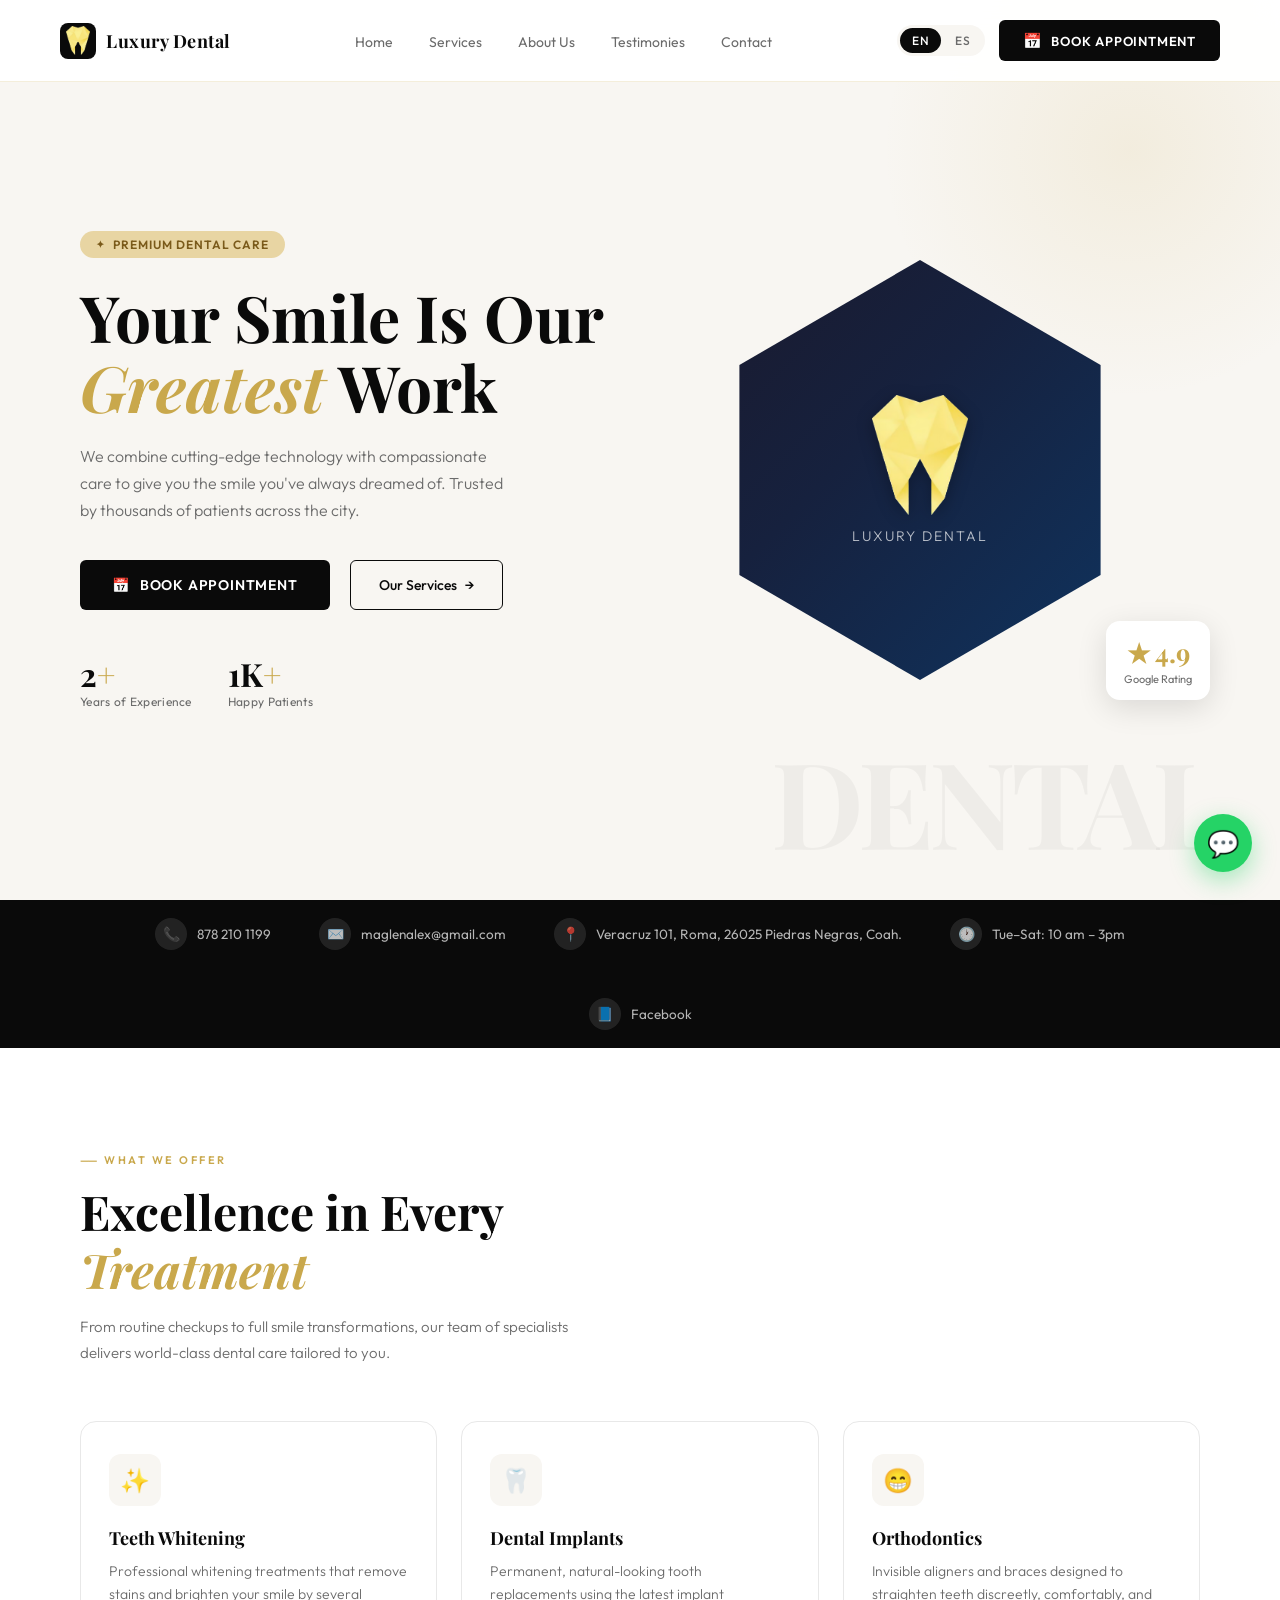
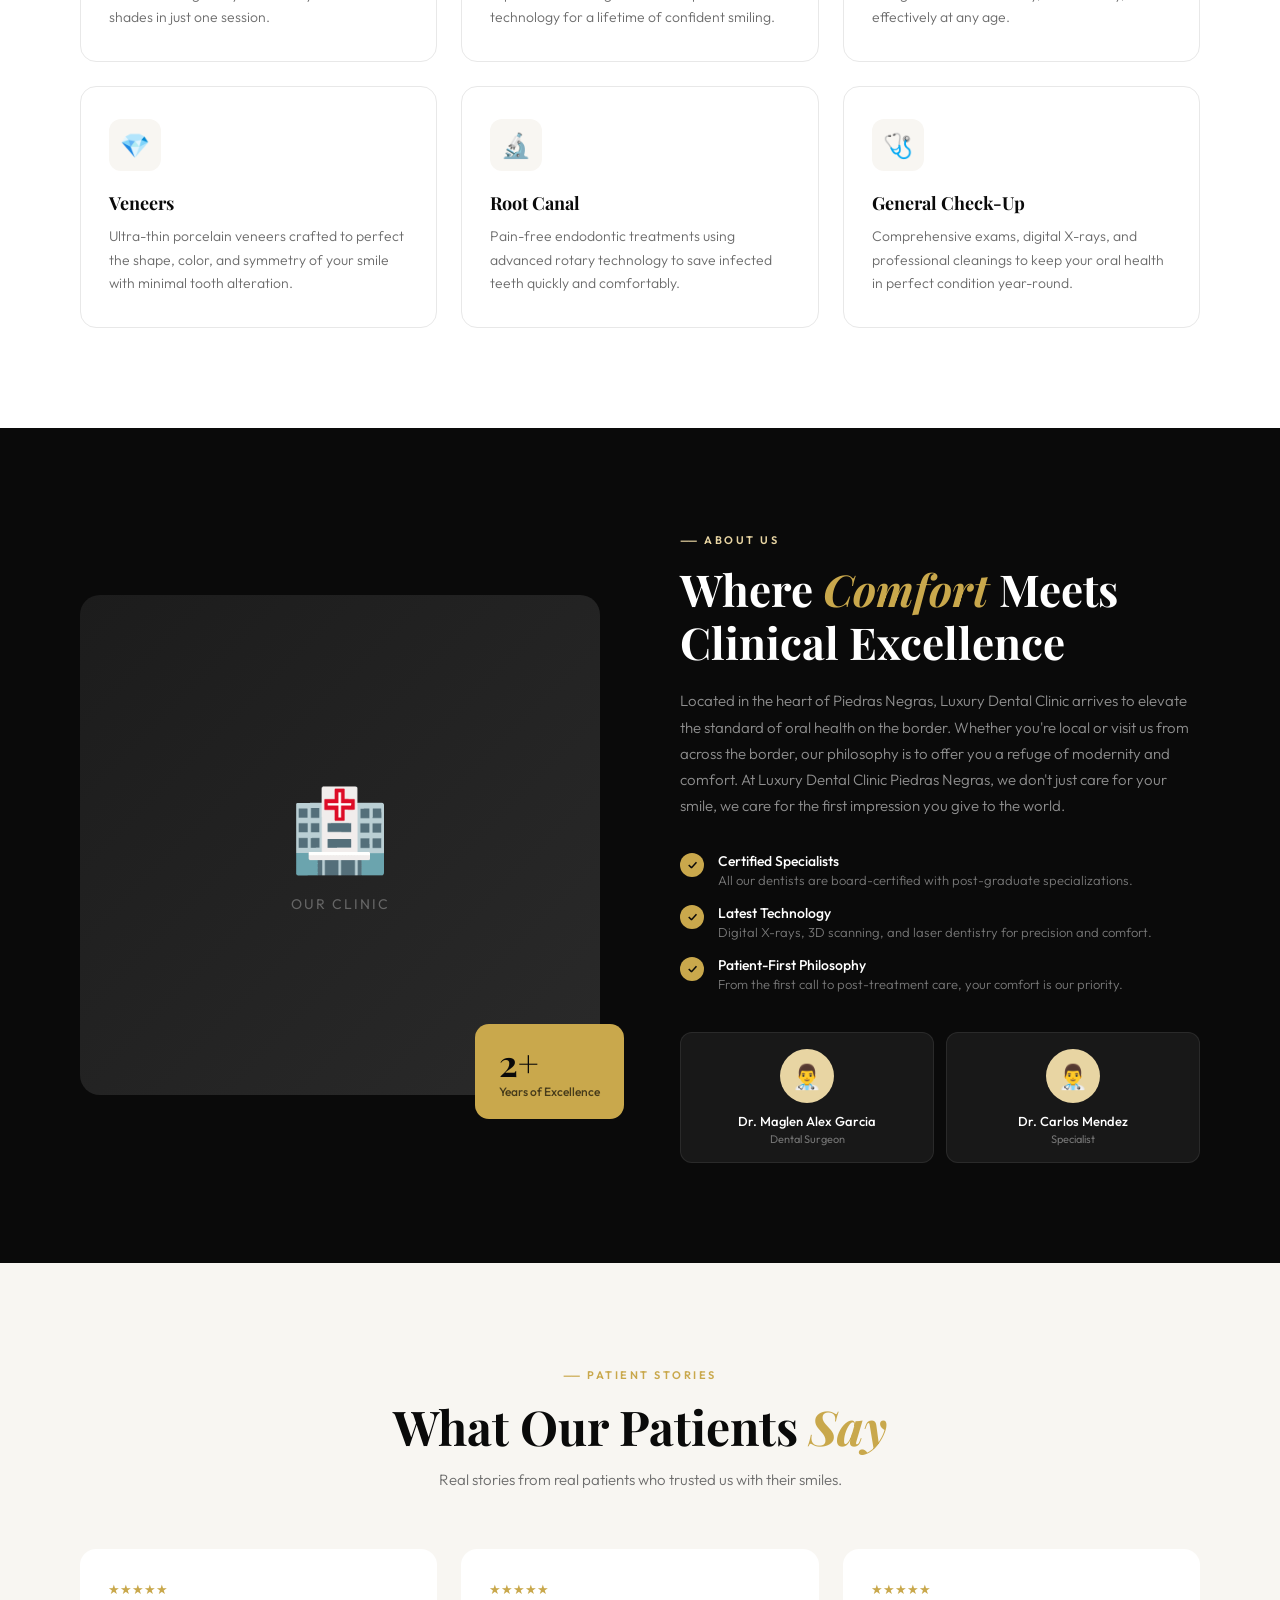
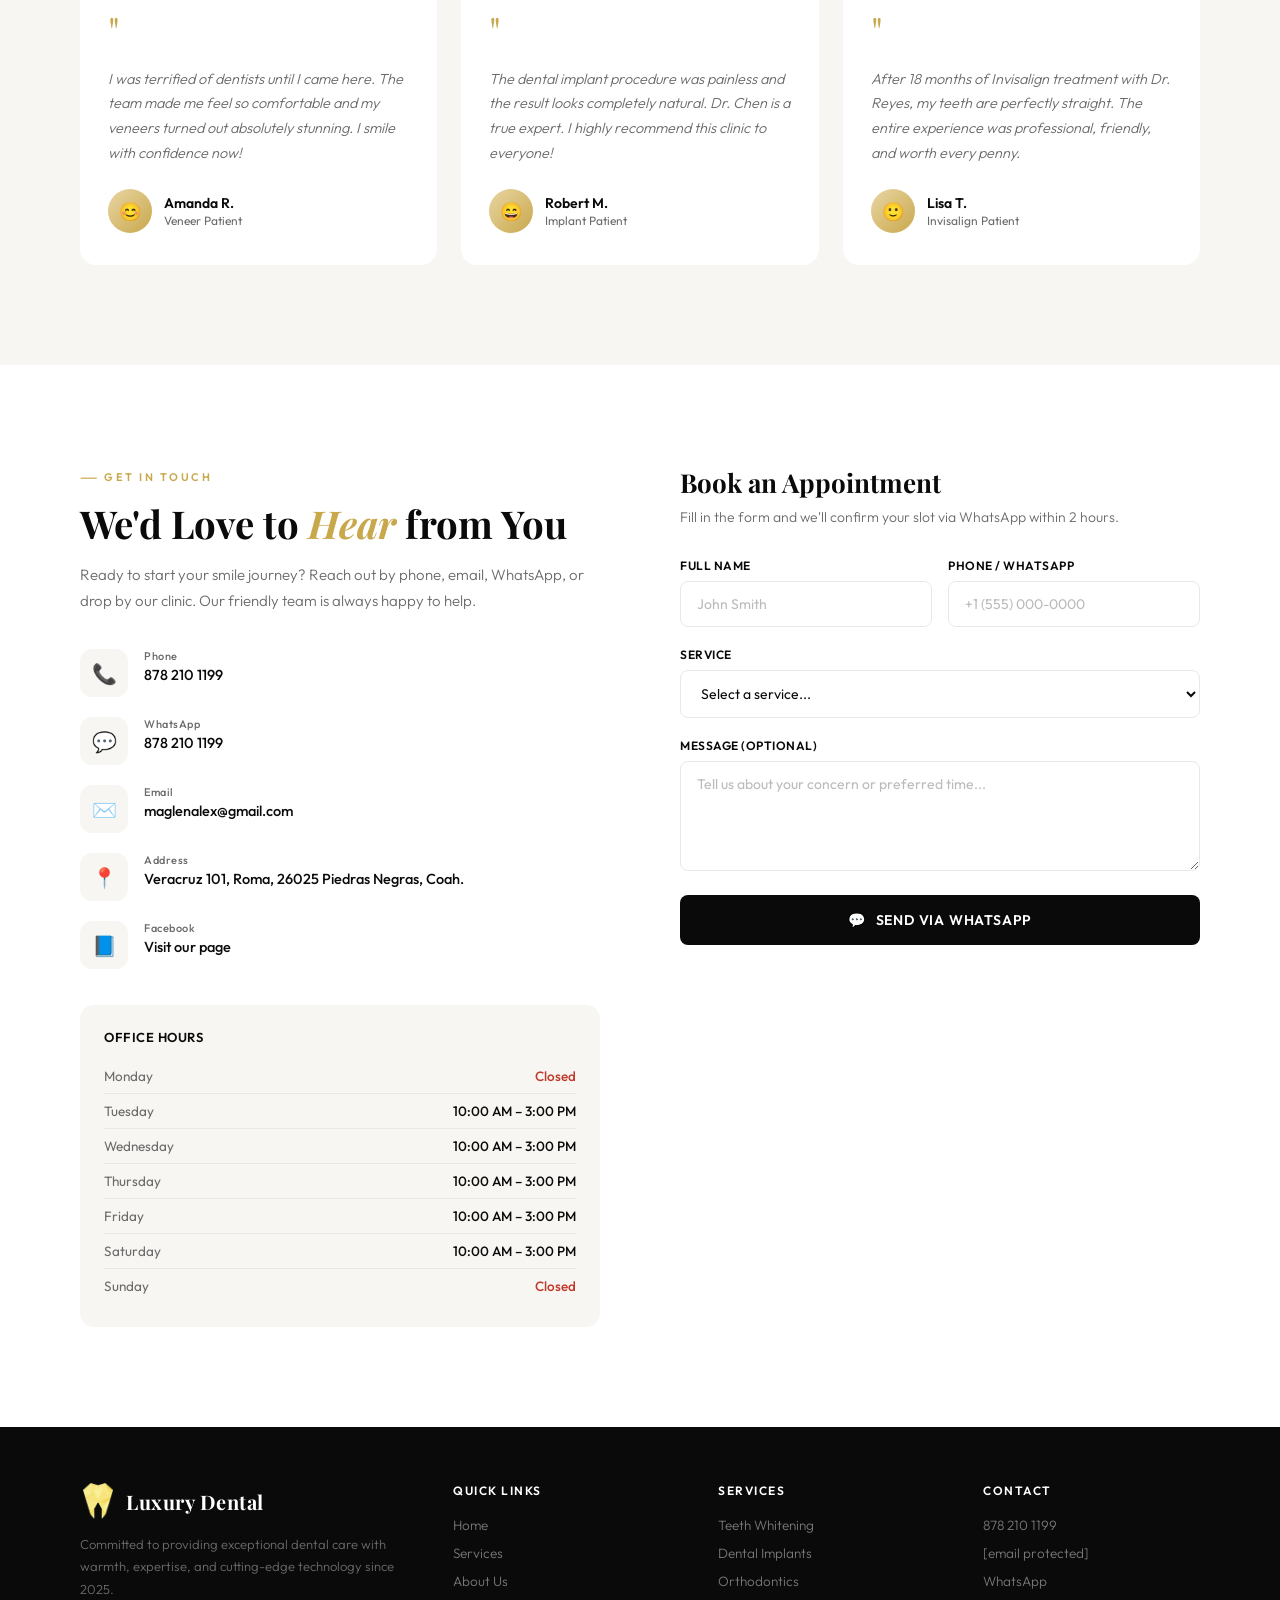
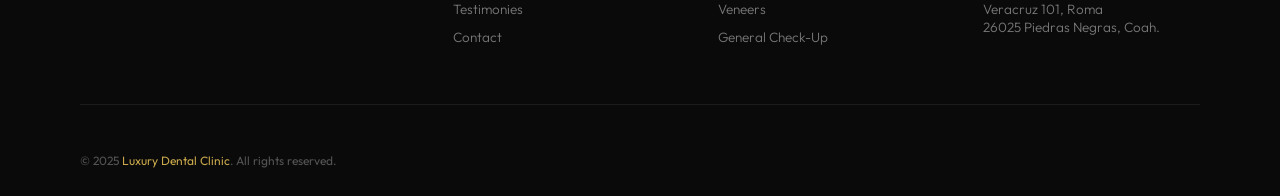
==== index.html @ 0f7e992f "cambio de nombre index" ====
<!DOCTYPE html>
<html lang="en">
<head>
<meta charset="UTF-8">
<meta name="viewport" content="width=device-width, initial-scale=1.0">
<title>Luxury Dental Clinic</title>
<link href="https://fonts.googleapis.com/css2?family=Playfair+Display:ital,wght@0,400;0,700;1,400&family=Outfit:wght@300;400;500;600&display=swap" rel="stylesheet">
<link rel="stylesheet" href="css/styles.css">
</head>
<body>


<!-- FLOATING WHATSAPP -->
<a class="wa-float" href="https://wa.me/528782101199?text=Hello!%20I'd%20like%20to%20book%20an%20appointment%20at%20Luxury%20Dental%20Clinic." target="_blank" title="Chat on WhatsApp">💬</a>

<!-- MOBILE MENU -->
<div class="mobile-menu" id="mobileMenu">
  <a href="#home" class="mobile-link" data-i18n="nav.home">Home</a>
  <a href="#services" class="mobile-link" data-i18n="nav.services">Services</a>
  <a href="#about" class="mobile-link" data-i18n="nav.about">About Us</a>
  <a href="#testimonies" class="mobile-link" data-i18n="nav.testimonies">Testimonies</a>
  <a href="#contact" class="mobile-link" data-i18n="nav.contact">Contact</a>
  <a class="btn-primary" href="https://wa.me/528782101199?text=Hello!%20I'd%20like%20to%20book%20an%20appointment." target="_blank" data-i18n="nav.book">📅 Book Appointment</a>
</div>

<!-- NAVIGATION -->
<nav id="mainNav">
  <a href="#home" class="nav-logo">
    <div class="logo-icon"><img src="logopng1.png" alt="Luxury Dental logo"></div>
    <span class="logo-text" data-i18n="brand.name">Luxury Dental</span>
  </a>

  <ul class="nav-links">
    <li><a href="#home" data-i18n="nav.home">Home</a></li>
    <li><a href="#services" data-i18n="nav.services">Services</a></li>
    <li><a href="#about" data-i18n="nav.about">About Us</a></li>
    <li><a href="#testimonies" data-i18n="nav.testimonies">Testimonies</a></li>
    <li><a href="#contact" data-i18n="nav.contact">Contact</a></li>
  </ul>

  <div class="nav-right">
    <div class="lang-switch">
      <button class="lang-btn active" id="btn-en" onclick="setLang('en')">EN</button>
      <button class="lang-btn" id="btn-es" onclick="setLang('es')">ES</button>
    </div>
    <a class="btn-book" href="https://wa.me/528782101199?text=Hello!%20I'd%20like%20to%20book%20an%20appointment%20at%20Luxury%20Dental%20Clinic." target="_blank">
      <span class="wp-icon">📅</span>
      <span data-i18n="nav.book">Book Appointment</span>
    </a>
  </div>

  <button class="hamburger" id="hamburger">
    <span></span><span></span><span></span>
  </button>
</nav>

<!-- ─── HERO ─── -->
<section id="home">
  <div class="hero-content">
    <div class="hero-tag" data-i18n="hero.tag">Premium Dental Care</div>
    <h1 class="hero-title" data-i18n="hero.title">Your Smile Is Our <em>Greatest</em> Work</h1>
    <p class="hero-desc" data-i18n="hero.desc">We combine cutting-edge technology with compassionate care to give you the smile you've always dreamed of. Trusted by thousands of patients across the city.</p>
    <div class="hero-actions">
      <a class="btn-primary" href="https://wa.me/528782101199?text=Hello!%20I'd%20like%20to%20book%20an%20appointment." target="_blank">
        <span>📅</span> <span data-i18n="nav.book">Book Appointment</span>
      </a>
      <a class="btn-secondary" href="#services">
        <span data-i18n="hero.services">Our Services</span> →
      </a>
    </div>
    <div class="hero-stats">
      <div class="stat-item">
        <div class="stat-num">2<span>+</span></div>
        <div class="stat-label" data-i18n="hero.stat1">Years of Experience</div>
      </div>
      <div class="stat-item">
        <div class="stat-num">1K<span>+</span></div>
        <div class="stat-label" data-i18n="hero.stat2">Happy Patients</div>
      </div>
      <div class="stat-item">
        <!-- <div class="stat-num">12<span>+</span></div>
        <div class="stat-label" data-i18n="hero.stat3">Specialist Doctors</div> -->
      </div>
    </div>
  </div>

  <div class="hero-image-wrap">
    <div class="hero-hexagon-bg">
      <div class="hero-hex-inner">
        <img src="logopng1.png" alt="logo" class="big-tooth">
        <p>LUXURY DENTAL</p>
      </div>
    </div>
    <div class="hero-badge">
      <div class="badge-num">★ 4.9</div>
      <div class="badge-text" data-i18n="hero.rating">Google Rating</div>
    </div>
  </div>
</section>

<!-- CONTACT BAR -->
<div class="contact-bar">
  <a class="contact-item" href="tel:+528782101199">
    <div class="ci-icon">📞</div>
    878 210 1199
  </a>
  <a class="contact-item" href="/cdn-cgi/l/email-protection#5038353c3c3f103c252825222934353e24313c7e333f3d">
    <div class="ci-icon">✉️</div>
    <span class="__cf_email__" data-cfemail="0c64696060634c607974797e75686962786d60226f6361">maglenalex@gmail.com</span>
  </a>
  <div class="contact-item">
    <div class="ci-icon">📍</div>
    Veracruz 101, Roma, 26025 Piedras Negras, Coah.
  </div>
  <div class="contact-item">
    <div class="ci-icon">🕐</div>
    <span data-i18n="contact.hours_short">Tue–Sat: 10 am – 3pm</span>
  </div>
  <a class="contact-item" href="https://www.facebook.com/profile.php?id=61569769653349" target="_blank">
    <div class="ci-icon">📘</div>
    Facebook
  </a>
</div>

<!-- ─── SERVICES ─── -->
<section id="services">
  <div class="section-label" data-i18n="services.label">What We Offer</div>
  <h2 class="section-title" data-i18n="services.title">Excellence in Every <em>Treatment</em></h2>
  <p class="section-desc" data-i18n="services.desc">From routine checkups to full smile transformations, our team of specialists delivers world-class dental care tailored to you.</p>

  <div class="services-grid">
    <div class="service-card reveal">
      <div class="service-icon">✨</div>
      <div class="service-name" data-i18n="s1.name">Teeth Whitening</div>
      <p class="service-desc" data-i18n="s1.desc">Professional whitening treatments that remove stains and brighten your smile by several shades in just one session.</p>
    </div>
    <div class="service-card reveal">
      <div class="service-icon">🦷</div>
      <div class="service-name" data-i18n="s2.name">Dental Implants</div>
      <p class="service-desc" data-i18n="s2.desc">Permanent, natural-looking tooth replacements using the latest implant technology for a lifetime of confident smiling.</p>
    </div>
    <div class="service-card reveal">
      <div class="service-icon">😁</div>
      <div class="service-name" data-i18n="s3.name">Orthodontics</div>
      <p class="service-desc" data-i18n="s3.desc">Invisible aligners and braces designed to straighten teeth discreetly, comfortably, and effectively at any age.</p>
    </div>
    <div class="service-card reveal">
      <div class="service-icon">💎</div>
      <div class="service-name" data-i18n="s4.name">Veneers</div>
      <p class="service-desc" data-i18n="s4.desc">Ultra-thin porcelain veneers crafted to perfect the shape, color, and symmetry of your smile with minimal tooth alteration.</p>
    </div>
    <div class="service-card reveal">
      <div class="service-icon">🔬</div>
      <div class="service-name" data-i18n="s5.name">Root Canal</div>
      <p class="service-desc" data-i18n="s5.desc">Pain-free endodontic treatments using advanced rotary technology to save infected teeth quickly and comfortably.</p>
    </div>
    <div class="service-card reveal">
      <div class="service-icon">🩺</div>
      <div class="service-name" data-i18n="s6.name">General Check-Up</div>
      <p class="service-desc" data-i18n="s6.desc">Comprehensive exams, digital X-rays, and professional cleanings to keep your oral health in perfect condition year-round.</p>
    </div>
  </div>
</section>

<!-- ─── ABOUT ─── -->
<section id="about">
  <div class="about-image-wrap reveal">
    <div class="about-img-box">
      <div class="about-img-placeholder">
        <span class="big-icon">🏥</span>
        <p>OUR CLINIC</p>
      </div>
    </div>
    <div class="about-floating-card">
      <div class="afc-num">2+</div>
      <div class="afc-text" data-i18n="about.stat">Years of Excellence</div>
    </div>
  </div>

  <div class="about-content reveal">
    <div class="section-label" data-i18n="about.label">About Us</div>
    <h2 class="about-title" data-i18n="about.title">Where <em>Comfort</em> Meets Clinical Excellence</h2>
    <p class="about-desc" data-i18n="about.desc">Located in the heart of Piedras Negras, Luxury Dental Clinic arrives to elevate the standard of oral health on the border. Whether you're local or visit us from across the border, our philosophy is to offer you a refuge of modernity and comfort. At Luxury Dental Clinic Piedras Negras, we don't just care for your smile, we care for the first impression you give to the world.</p>

    <div class="about-features">
      <div class="about-feature">
        <div class="af-check">✓</div>
        <div class="af-text">
          <strong data-i18n="af1.title">Certified Specialists</strong>
          <p data-i18n="af1.desc">All our dentists are board-certified with post-graduate specializations.</p>
        </div>
      </div>
      <div class="about-feature">
        <div class="af-check">✓</div>
        <div class="af-text">
          <strong data-i18n="af2.title">Latest Technology</strong>
          <p data-i18n="af2.desc">Digital X-rays, 3D scanning, and laser dentistry for precision and comfort.</p>
        </div>
      </div>
      <div class="about-feature">
        <div class="af-check">✓</div>
        <div class="af-text">
          <strong data-i18n="af3.title">Patient-First Philosophy</strong>
          <p data-i18n="af3.desc">From the first call to post-treatment care, your comfort is our priority.</p>
        </div>
      </div>
    </div>

    <div class="team-grid">
      <div class="team-card">
        <div class="team-avatar">👨‍⚕️</div>
        <div class="team-name">Dr. Maglen Alex Garcia</div>
        <div class="team-role" data-i18n="team.surgeon">Dental Surgeon</div>
      </div>
      <div class="team-card">
        <div class="team-avatar">👨‍⚕️</div>
        <div class="team-name">Dr. Carlos Mendez</div>
        <div class="team-role" data-i18n="team.specialist">Specialist</div>
      </div>
    </div>
  </div>
</section>

<!-- ─── TESTIMONIALS ─── -->
<section id="testimonies">
  <div class="testi-header reveal">
    <div class="section-label" data-i18n="testi.label">Patient Stories</div>
    <h2 class="section-title" style="margin: 0 auto 12px;" data-i18n="testi.title">What Our Patients <em>Say</em></h2>
    <p class="section-desc" data-i18n="testi.desc">Real stories from real patients who trusted us with their smiles.</p>
  </div>

  <div class="testimonials-grid">
    <div class="testi-card reveal">
      <div class="stars">★★★★★</div>
      <div class="testi-quote">"</div>
      <p class="testi-text" data-i18n="t1.text">I was terrified of dentists until I came here. The team made me feel so comfortable and my veneers turned out absolutely stunning. I smile with confidence now!</p>
      <div class="testi-author">
        <div class="testi-avatar">😊</div>
        <div class="testi-info">
          <div class="name">Amanda R.</div>
          <div class="role" data-i18n="t1.role">Veneer Patient</div>
        </div>
      </div>
    </div>
    <div class="testi-card reveal">
      <div class="stars">★★★★★</div>
      <div class="testi-quote">"</div>
      <p class="testi-text" data-i18n="t2.text">The dental implant procedure was painless and the result looks completely natural. Dr. Chen is a true expert. I highly recommend this clinic to everyone!</p>
      <div class="testi-author">
        <div class="testi-avatar">😄</div>
        <div class="testi-info">
          <div class="name">Robert M.</div>
          <div class="role" data-i18n="t2.role">Implant Patient</div>
        </div>
      </div>
    </div>
    <div class="testi-card reveal">
      <div class="stars">★★★★★</div>
      <div class="testi-quote">"</div>
      <p class="testi-text" data-i18n="t3.text">After 18 months of Invisalign treatment with Dr. Reyes, my teeth are perfectly straight. The entire experience was professional, friendly, and worth every penny.</p>
      <div class="testi-author">
        <div class="testi-avatar">🙂</div>
        <div class="testi-info">
          <div class="name">Lisa T.</div>
          <div class="role" data-i18n="t3.role">Invisalign Patient</div>
        </div>
      </div>
    </div>
  </div>
</section>

<!-- ─── CONTACT ─── -->
<section id="contact">
  <div class="contact-info reveal">
    <div class="section-label" data-i18n="contact.label">Get In Touch</div>
    <h2 data-i18n="contact.title">We'd Love to <em>Hear</em> from You</h2>
    <p class="desc" data-i18n="contact.desc">Ready to start your smile journey? Reach out by phone, email, WhatsApp, or drop by our clinic. Our friendly team is always happy to help.</p>

    <div class="contact-details">
      <a class="cd-item" href="tel:+528782101199">
        <div class="cd-icon">📞</div>
        <div>
          <div class="cd-label" data-i18n="c.phone_label">Phone</div>
          <div class="cd-value">878 210 1199</div>
        </div>
      </a>
      <a class="cd-item" href="https://wa.me/528782101199" target="_blank">
        <div class="cd-icon">💬</div>
        <div>
          <div class="cd-label">WhatsApp</div>
          <div class="cd-value">878 210 1199</div>
        </div>
      </a>
      <a class="cd-item" href="mailto:maglenalex@gmail.com">
        <div class="cd-icon">✉️</div>
        <div>
          <div class="cd-label">Email</div>
          <div class="cd-value">maglenalex@gmail.com</div>
        </div>
      </a>
      <div class="cd-item">
        <div class="cd-icon">📍</div>
        <div>
          <div class="cd-label" data-i18n="c.address_label">Address</div>
          <div class="cd-value">Veracruz 101, Roma, 26025 Piedras Negras, Coah.</div>
        </div>
      </div>
      <a class="cd-item" href="https://www.facebook.com/profile.php?id=61569769653349" target="_blank">
        <div class="cd-icon">📘</div>
        <div>
          <div class="cd-label" data-i18n="c.facebook_label">Facebook</div>
          <div class="cd-value" data-i18n="c.facebook_value">Visit our page</div>
        </div>
      </a>
    </div>

    <div class="hours-grid">
      <div class="hours-title" data-i18n="c.hours_title">Office Hours</div>
      <div class="hours-row"><span class="hours-day" data-i18n="c.monday">Monday</span><span class="hours-closed" data-i18n="c.closed">Closed</span></div>
      <div class="hours-row"><span class="hours-day" data-i18n="c.tuesday">Tuesday</span><span class="hours-time">10:00 AM – 3:00 PM</span></div>
      <div class="hours-row"><span class="hours-day" data-i18n="c.wednesday">Wednesday</span><span class="hours-time">10:00 AM – 3:00 PM</span></div>
      <div class="hours-row"><span class="hours-day" data-i18n="c.thursday">Thursday</span><span class="hours-time">10:00 AM – 3:00 PM</span></div>
      <div class="hours-row"><span class="hours-day" data-i18n="c.friday">Friday</span><span class="hours-time">10:00 AM – 3:00 PM</span></div>
      <div class="hours-row"><span class="hours-day" data-i18n="c.saturday">Saturday</span><span class="hours-time">10:00 AM – 3:00 PM</span></div>
      <div class="hours-row"><span class="hours-day" data-i18n="c.sunday">Sunday</span><span class="hours-closed" data-i18n="c.closed">Closed</span></div>
    </div>
  </div>

  <div class="contact-form-wrap reveal">
    <h3 data-i18n="form.title">Book an Appointment</h3>
    <p class="form-sub" data-i18n="form.sub">Fill in the form and we'll confirm your slot via WhatsApp within 2 hours.</p>

    <form id="apptForm">
      <div class="form-row">
        <div class="form-group">
          <label data-i18n="form.name">Full Name</label>
          <input class="form-control" type="text" id="f-name" placeholder="John Smith">
        </div>
        <div class="form-group">
          <label data-i18n="form.phone">Phone / WhatsApp</label>
          <input class="form-control" type="tel" id="f-phone" placeholder="+1 (555) 000-0000">
        </div>
      </div>
      <div class="form-group">
        <label data-i18n="form.service">Service</label>
        <select class="form-control" id="f-service">
          <option value="" data-i18n="form.select">Select a service...</option>
          <option data-i18n="s1.name">Teeth Whitening</option>
          <option data-i18n="s2.name">Dental Implants</option>
          <option data-i18n="s3.name">Orthodontics</option>
          <option data-i18n="s4.name">Veneers</option>
          <option data-i18n="s5.name">Root Canal</option>
          <option data-i18n="s6.name">General Check-Up</option>
        </select>
      </div>
      <div class="form-group">
        <label data-i18n="form.message">Message (optional)</label>
        <textarea class="form-control" id="f-message" placeholder="Tell us about your concern or preferred time..."></textarea>
      </div>
      <a class="btn-form" id="waFormBtn" href="#" target="_blank">
        <span>💬</span> <span data-i18n="form.btn">Send via WhatsApp</span>
      </a>
    </form>
  </div>
</section>

<!-- ─── FOOTER ─── -->
<footer>
  <div class="footer-top">
    <div class="footer-brand">
      <div class="nav-logo" style="margin-bottom: 0;">
        <div class="logo-icon"><img src="logopng1.png" alt="Luxury Dental logo"></div>
        <span class="logo-text" data-i18n="brand.name">Luxury Dental</span>
      </div>
      <p data-i18n="footer.desc">Committed to providing exceptional dental care with warmth, expertise, and cutting-edge technology since 2025.</p>
    </div>
    <div class="footer-col">
      <h4 data-i18n="footer.links">Quick Links</h4>
      <a href="#home" data-i18n="nav.home">Home</a>
      <a href="#services" data-i18n="nav.services">Services</a>
      <a href="#about" data-i18n="nav.about">About Us</a>
      <a href="#testimonies" data-i18n="nav.testimonies">Testimonies</a>
      <a href="#contact" data-i18n="nav.contact">Contact</a>
    </div>
    <div class="footer-col">
      <h4 data-i18n="footer.services">Services</h4>
      <a href="#services" data-i18n="s1.name">Teeth Whitening</a>
      <a href="#services" data-i18n="s2.name">Dental Implants</a>
      <a href="#services" data-i18n="s3.name">Orthodontics</a>
      <a href="#services" data-i18n="s4.name">Veneers</a>
      <a href="#services" data-i18n="s6.name">General Check-Up</a>
    </div>
    <div class="footer-col">
      <h4 data-i18n="footer.contact">Contact</h4>
      <a href="tel:+528782101199">878 210 1199</a>
      <a href="/cdn-cgi/l/email-protection#94fcf1f8f8fbd4f8e1ece1e6edf0f1fae0f5f8baf7fbf9"><span class="__cf_email__" data-cfemail="fc9499909093bc908984898e85989992889d90d29f9391">[email&#160;protected]</span></a>
      <a href="https://wa.me/528782101199" target="_blank">WhatsApp</a>
      <a href="#contact">Veracruz 101, Roma<br>26025 Piedras Negras, Coah.</a>
    </div>
  </div>
  <div class="footer-bottom">
    <p class="footer-copy" data-i18n="footer.copy">© 2025 <span data-i18n="brand.name">Luxury Dental Clinic</span>. All rights reserved.</p>
<!-- <p class="footer-copy" data-i18n="footer.credit">Crafted with ❤️ for healthy smiles.</p> -->
  </div>
</footer>

<script data-cfasync="false" src="/cdn-cgi/scripts/5c5dd728/cloudflare-static/email-decode.min.js"></script><script>
// ─── TRANSLATIONS ───
const translations = {
  en: {
    "brand.name": "Luxury Dental",
    "nav.home": "Home",
    "nav.services": "Services",
    "nav.about": "About Us",
    "nav.testimonies": "Testimonies",
    "nav.contact": "Contact",
    "nav.book": "Book Appointment",
    "wa.float": "Hello! I'd like to book an appointment at Luxury Dental Clinic.",
    "wa.nav": "Hello! I'd like to book an appointment at Luxury Dental Clinic.",
    "wa.hero": "Hello! I'd like to book an appointment.",
    "wa.contact": "Hello! I'd like to connect with Luxury Dental Clinic.",
    "hero.tag": "Premium Dental Care",
    "hero.title": "Your Smile Is Our <em>Greatest</em> Work",
    "hero.desc": "We combine cutting-edge technology with compassionate care to give you the smile you've always dreamed of. Trusted by thousands of patients across the city.",
    "hero.services": "Our Services",
    "hero.stat1": "Years of Experience",
    "hero.stat2": "Happy Patients",
    "hero.stat3": "Specialist Doctors",
    "hero.rating": "Google Rating",
    "contact.hours_short": "Tue–Sat: 10am – 3pm",
    "services.label": "What We Offer",
    "services.title": "Excellence in Every <em>Treatment</em>",
    "services.desc": "From routine checkups to full smile transformations, our team of specialists delivers world-class dental care tailored to you.",
    "s1.name": "Teeth Whitening",
    "s1.desc": "Professional whitening treatments that remove stains and brighten your smile by several shades in just one session.",
    "s2.name": "Dental Implants",
    "s2.desc": "Permanent, natural-looking tooth replacements using the latest implant technology for a lifetime of confident smiling.",
    "s3.name": "Orthodontics",
    "s3.desc": "Invisible aligners and braces designed to straighten teeth discreetly, comfortably, and effectively at any age.",
    "s4.name": "Veneers",
    "s4.desc": "Ultra-thin porcelain veneers crafted to perfect the shape, color, and symmetry of your smile with minimal tooth alteration.",
    "s5.name": "Root Canal",
    "s5.desc": "Pain-free endodontic treatments using advanced rotary technology to save infected teeth quickly and comfortably.",
    "s6.name": "General Check-Up",
    "s6.desc": "Comprehensive exams, digital X-rays, and professional cleanings to keep your oral health in perfect condition year-round.",
    "about.label": "About Us",
    "about.title": "Where <em>Comfort</em> Meets Clinical Excellence",
    "about.desc": "Located in the heart of Piedras Negras, Luxury Dental Clinic arrives to elevate the standard of oral health on the border. Whether you're local or visit us from across the border, our philosophy is to offer you a refuge of modernity and comfort. At Luxury Dental Clinic Piedras Negras, we don't just care for your smile, we care for the first impression you give to the world.",
    "about.stat": "Years of Excellence",
    "af1.title": "Certified Specialists",
    "af1.desc": "All our dentists are board-certified with post-graduate specializations.",
    "af2.title": "Latest Technology",
    "af2.desc": "Digital X-rays, 3D scanning, and laser dentistry for precision and comfort.",
    "af3.title": "Patient-First Philosophy",
    "af3.desc": "From the first call to post-treatment care, your comfort is our priority.",
    "team.surgeon": "Dental Surgeon",
    "team.specialist": "Dental Specialist",
    "testi.label": "Patient Stories",
    "testi.title": "What Our Patients <em>Say</em>",
    "testi.desc": "Real stories from real patients who trusted us with their smiles.",
    "t1.text": "I was terrified of dentists until I came here. The team made me feel so comfortable and my veneers turned out absolutely stunning. I smile with confidence now!",
    "t1.role": "Veneer Patient",
    "t2.text": "The dental implant procedure was painless and the result looks completely natural. Dr. Chen is a true expert. I highly recommend this clinic to everyone!",
    "t2.role": "Implant Patient",
    "t3.text": "After 18 months of Invisalign treatment with Dr. Reyes, my teeth are perfectly straight. The entire experience was professional, friendly, and worth every penny.",
    "t3.role": "Invisalign Patient",
    "contact.label": "Get In Touch",
    "contact.title": "We'd Love to <em>Hear</em> from You",
    "contact.desc": "Ready to start your smile journey? Reach out by phone, email, WhatsApp, or drop by our clinic. Our friendly team is always happy to help.",
    "c.phone_label": "Phone",
    "c.address_label": "Address",
    "c.facebook_label": "Facebook",
    "c.facebook_value": "Visit our page",
    "c.hours_title": "Office Hours",
    "c.monday": "Monday",
    "c.tuesday": "Tuesday",
    "c.wednesday": "Wednesday",
    "c.thursday": "Thursday",
    "c.friday": "Friday",
    "c.saturday": "Saturday",
    "c.sunday": "Sunday",
    "c.closed": "Closed",
    "form.title": "Book an Appointment",
    "form.sub": "Fill in the form and we'll confirm your slot via WhatsApp within 2 hours.",
    "form.name": "Full Name",
    "form.phone": "Phone / WhatsApp",
    "form.service": "Service",
    "form.select": "Select a service...",
    "form.message": "Message (optional)",
    "form.btn": "Send via WhatsApp",
    "footer.desc": "Committed to providing exceptional dental care with warmth, expertise, and cutting-edge technology since 2025.",
    "footer.links": "Quick Links",
    "footer.services": "Services",
    "footer.contact": "Contact",
    "footer.copy": "© 2025 Luxury Dental Clinic. All rights reserved.",
    "footer.credit": "Crafted with ❤️ for healthy smiles."
  },
  es: {
    "brand.name": "Luxury Dental",
    "nav.home": "Inicio",
    "nav.services": "Servicios",
    "nav.about": "Nosotros",
    "nav.testimonies": "Testimonios",
    "nav.contact": "Contacto",
    "nav.book": "Agendar Cita",
    "wa.float": "¡Hola! Quisiera agendar una cita en Luxury Dental Clinic.",
    "wa.nav": "¡Hola! Quisiera agendar una cita en Luxury Dental Clinic.",
    "wa.hero": "¡Hola! Quisiera agendar una cita.",
    "wa.contact": "¡Hola! Quisiera comunicarme con Luxury Dental Clinic.",
    "hero.tag": "Atención Dental Premium",
    "hero.title": "Tu Sonrisa Es Nuestra <em>Mayor</em> Obra",
    "hero.desc": "Combinamos tecnología de vanguardia con atención compasiva para darte la sonrisa que siempre soñaste. La confianza de miles de pacientes nos respalda.",
    "hero.services": "Nuestros Servicios",
    "hero.stat1": "Años de Experiencia",
    "hero.stat2": "Pacientes Felices",
    "hero.stat3": "Médicos Especialistas",
    "hero.rating": "Calificación Google",
    "contact.hours_short": "Mar–Sáb: 10am – 3pm",
    "services.label": "Lo Que Ofrecemos",
    "services.title": "Excelencia en Cada <em>Tratamiento</em>",
    "services.desc": "Desde revisiones rutinarias hasta transformaciones completas, nuestro equipo de especialistas ofrece atención dental de clase mundial hecha para ti.",
    "s1.name": "Blanqueamiento Dental",
    "s1.desc": "Tratamientos profesionales que eliminan manchas y aclaran tu sonrisa varios tonos en una sola sesión.",
    "s2.name": "Implantes Dentales",
    "s2.desc": "Reemplazos permanentes y de aspecto natural usando la tecnología de implantes más avanzada para una sonrisa de por vida.",
    "s3.name": "Ortodoncia",
    "s3.desc": "Alineadores invisibles y brackets diseñados para enderezar los dientes de forma discreta, cómoda y efectiva a cualquier edad.",
    "s4.name": "Carillas Dentales",
    "s4.desc": "Carillas de porcelana ultrafinas diseñadas para perfeccionar la forma, el color y la simetría de tu sonrisa.",
    "s5.name": "Endodoncia",
    "s5.desc": "Tratamientos de conducto sin dolor usando tecnología rotatoria avanzada para salvar dientes infectados rápida y cómodamente.",
    "s6.name": "Revisión General",
    "s6.desc": "Exámenes completos, radiografías digitales y limpiezas profesionales para mantener tu salud bucal en condiciones perfectas.",
    "about.label": "Acerca de Nosotros",
    "about.title": "Donde la <em>Comodidad</em> Se Une a la Excelencia",
    "about.desc": "Ubicada en el corazón de Piedras Negras, Luxury Dental Clinic llega para elevar el estándar de la salud oral en la frontera. Ya seas local o nos visites del otro lado de la frontera, nuestra filosofía es ofrecerte un refugio de modernidad y confort. En Luxury Dental Clinic Piedras Negras, no solo cuidamos tu boca, cuidamos la primera impresión que le das al mundo.",
    "about.stat": "Años de Excelencia",
    "af1.title": "Especialistas Certificados",
    "af1.desc": "Todos nuestros dentistas están certificados con especializaciones de posgrado.",
    "af2.title": "Tecnología de Última Generación",
    "af2.desc": "Radiografías digitales, escáner 3D y odontología láser para precisión y comodidad.",
    "af3.title": "Filosofía Centrada en el Paciente",
    "af3.desc": "Desde la primera llamada hasta el seguimiento post-tratamiento, tu comodidad es nuestra prioridad.",
    "team.surgeon": "Cirujano Dentista",
    "team.specialist": "Especialista Dental",
    "testi.label": "Historias de Pacientes",
    "testi.title": "Lo Que Dicen Nuestros <em>Pacientes</em>",
    "testi.desc": "Historias reales de pacientes que nos confiaron sus sonrisas.",
    "t1.text": "Le tenía terror a los dentistas hasta que vine aquí. El equipo me hizo sentir muy cómoda y mis carillas quedaron absolutamente espectaculares. ¡Ahora sonrío con confianza!",
    "t1.role": "Paciente de Carillas",
    "t2.text": "El procedimiento de implante fue indoloro y el resultado se ve completamente natural. El Dr. Chen es un verdadero experto. ¡Recomiendo esta clínica a todos!",
    "t2.role": "Paciente de Implante",
    "t3.text": "Después de 18 meses de tratamiento Invisalign con la Dra. Reyes, mis dientes quedaron perfectamente alineados. Toda la experiencia fue profesional, amigable y valió cada centavo.",
    "t3.role": "Paciente de Invisalign",
    "contact.label": "Contáctanos",
    "contact.title": "Nos Encantaría <em>Saber</em> de Ti",
    "contact.desc": "¿Listo para comenzar tu viaje hacia la sonrisa perfecta? Comunícate por teléfono, correo, WhatsApp o visítanos en nuestra clínica. Nuestro equipo siempre estará feliz de atenderte.",
    "c.phone_label": "Teléfono",
    "c.address_label": "Dirección",
    "c.facebook_label": "Facebook",
    "c.facebook_value": "Visita nuestra página",
    "c.hours_title": "Horario de Atención",
    "c.monday": "Lunes",
    "c.tuesday": "Martes",
    "c.wednesday": "Miércoles",
    "c.thursday": "Jueves",
    "c.friday": "Viernes",
    "c.saturday": "Sábado",
    "c.sunday": "Domingo",
    "c.closed": "Cerrado",
    "form.title": "Agenda Tu Cita",
    "form.sub": "Llena el formulario y confirmaremos tu turno por WhatsApp en menos de 2 horas.",
    "form.name": "Nombre Completo",
    "form.phone": "Teléfono / WhatsApp",
    "form.service": "Servicio",
    "form.select": "Selecciona un servicio...",
    "form.message": "Mensaje (opcional)",
    "form.btn": "Enviar por WhatsApp",
    "footer.desc": "Comprometidos con brindar atención dental excepcional con calidez, experiencia y tecnología de vanguardia desde 2025.",
    "footer.links": "Enlaces Rápidos",
    "footer.services": "Servicios",
    "footer.contact": "Contacto",
    "footer.copy": "© 2025 Luxury Dental Clinic. Todos los derechos reservados.",
    "footer.credit": "Hecho con ❤️ para sonrisas saludables."
  }
};

let currentLang = 'en';

function updateWhatsAppLinks(lang) {
  // Botón flotante
  const waFloat = document.querySelector('.wa-float');
  if (waFloat) {
    const message = translations[lang]['wa.float'] || translations['en']['wa.float'];
    waFloat.href = `https://wa.me/528782101199?text=${encodeURIComponent(message)}`;
  }
  
  // Botón de libro en nav
  const navBookBtn = document.querySelector('.nav-right .btn-book');
  if (navBookBtn) {
    const message = translations[lang]['wa.nav'] || translations['en']['wa.nav'];
    navBookBtn.href = `https://wa.me/528782101199?text=${encodeURIComponent(message)}`;
  }
  
  // Botón en menú móvil
  const mobileBookBtn = document.querySelector('.mobile-menu .btn-primary');
  if (mobileBookBtn) {
    const message = translations[lang]['wa.nav'] || translations['en']['wa.nav'];
    mobileBookBtn.href = `https://wa.me/528782101199?text=${encodeURIComponent(message)}`;
  }
  
  // Botón en hero section
  const heroBookBtn = document.querySelector('.hero-actions .btn-primary');
  if (heroBookBtn) {
    const message = translations[lang]['wa.hero'] || translations['en']['wa.hero'];
    heroBookBtn.href = `https://wa.me/528782101199?text=${encodeURIComponent(message)}`;
  }
  
  // Botón de contacto en la sección contact info
  const contactWaLink = document.querySelector('.contact-details a[href*="wa.me"]');
  if (contactWaLink) {
    const message = translations[lang]['wa.contact'] || translations['en']['wa.contact'];
    contactWaLink.href = `https://wa.me/528782101199?text=${encodeURIComponent(message)}`;
  }
  
  // Botón en el footer
  const footerWaLinks = document.querySelectorAll('footer a[href*="wa.me"]');
  footerWaLinks.forEach(link => {
    const message = translations[lang]['wa.contact'] || translations['en']['wa.contact'];
    link.href = `https://wa.me/528782101199?text=${encodeURIComponent(message)}`;
  });
}

function setLang(lang) {
  currentLang = lang;
  document.getElementById('btn-en').classList.toggle('active', lang === 'en');
  document.getElementById('btn-es').classList.toggle('active', lang === 'es');
  const mobileEn = document.getElementById('btn-en-mobile');
  const mobileEs = document.getElementById('btn-es-mobile');
  if (mobileEn) mobileEn.classList.toggle('active', lang === 'en');
  if (mobileEs) mobileEs.classList.toggle('active', lang === 'es');
  document.querySelectorAll('[data-i18n]').forEach(el => {
    const key = el.getAttribute('data-i18n');
    if (translations[lang][key] !== undefined) {
      el.innerHTML = translations[lang][key];
    }
  });
  // update select options
  document.querySelectorAll('select option[data-i18n]').forEach(opt => {
    const key = opt.getAttribute('data-i18n');
    if (translations[lang][key]) opt.textContent = translations[lang][key];
  });
  // update whatsapp links
  updateWhatsAppLinks(lang);
}

// ─── WHATSAPP FORM ───
document.getElementById('waFormBtn').addEventListener('click', function(e) {
  e.preventDefault();
  const name = document.getElementById('f-name').value || (currentLang === 'es' ? 'Sin nombre' : 'Not provided');
  const phone = document.getElementById('f-phone').value || (currentLang === 'es' ? 'No proporcionado' : 'Not provided');
  const service = document.getElementById('f-service').value || (currentLang === 'es' ? 'No especificado' : 'Not specified');
  const message = document.getElementById('f-message').value || '';

  const text = currentLang === 'es'
    ? `¡Hola! Quisiera agendar una cita en Luxury Dental Clinic.\n\nNombre: ${name}\nTeléfono: ${phone}\nServicio: ${service}${message ? '\nMensaje: ' + message : ''}`
    : `Hello! I'd like to book an appointment at Luxury Dental Clinic.\n\nName: ${name}\nPhone: ${phone}\nService: ${service}${message ? '\nMessage: ' + message : ''}`;

  window.open(`https://wa.me/528782101199?text=${encodeURIComponent(text)}`, '_blank');
});

// ─── SCROLL: NAV + REVEAL ───
const nav = document.getElementById('mainNav');
const reveals = document.querySelectorAll('.reveal');

const observer = new IntersectionObserver((entries) => {  entries.forEach(e => { if (e.isIntersecting) e.target.classList.add('visible'); });
}, { threshold: 0.12 });
reveals.forEach(r => observer.observe(r));

window.addEventListener('scroll', () => {
  nav.classList.toggle('scrolled', window.scrollY > 60);
});

// ─── HAMBURGER + MOBILE MENU ───
document.addEventListener('DOMContentLoaded', function () {
  // Initialize WhatsApp links on page load
  updateWhatsAppLinks('en');
  
  const hamburger = document.getElementById('hamburger');
  const mobileMenu = document.getElementById('mobileMenu');

  if (hamburger && mobileMenu) {
    hamburger.addEventListener('click', function () {
      mobileMenu.classList.toggle('open');
    });
  }

  document.querySelectorAll('.mobile-link').forEach(function(link) {
    link.addEventListener('click', function () {
      if (mobileMenu) mobileMenu.classList.remove('open');
    });
  });

  document.querySelectorAll('[data-lang]').forEach(function(btn) {
    btn.addEventListener('click', function () {
      setLang(this.getAttribute('data-lang'));
    });
  });
});
</script>
</body>
</html>
---- css/styles.css ----
:root {
  --black: #0a0a0a;
  --white: #ffffff;
  --off-white: #f8f6f2;
  --gold: #c9a84c;
  --gold-light: #e8d5a3;
  --gray: #6b6b6b;
  --light-gray: #e8e8e8;
  --section-pad: 100px 80px;
}
*, *::before, *::after { margin: 0; padding: 0; box-sizing: border-box; }

html { scroll-behavior: smooth; }

body {
  font-family: 'Outfit', sans-serif;
  background: var(--white);
  color: var(--black);
  overflow-x: hidden;
}

/* ─── SCROLLBAR ─── */
::-webkit-scrollbar { width: 5px; }
::-webkit-scrollbar-track { background: var(--off-white); }
::-webkit-scrollbar-thumb { background: var(--gold); border-radius: 10px; }

/* ─── NAV ─── */
nav {
  position: fixed;
  top: 0; left: 0; right: 0;
  z-index: 1000;
  display: flex;
  align-items: center;
  justify-content: space-between;
  padding: 20px 60px;
  background: rgba(255,255,255,0.95);
  backdrop-filter: blur(12px);
  border-bottom: 1px solid rgba(201,168,76,0.2);
  transition: all 0.3s ease;
}
nav.scrolled {
  padding: 14px 60px;
  box-shadow: 0 4px 30px rgba(0,0,0,0.08);
}

.nav-logo {
  display: flex;
  align-items: center;
  gap: 10px;
  text-decoration: none;
}
.logo-icon {
  width: 36px; height: 36px;
  background: var(--black);
  border-radius: 8px;
  display: flex;
  align-items: center;
  justify-content: center;
  font-size: 18px;
}
.logo-text {
  font-family: 'Playfair Display', serif;
  font-size: 18px;
  font-weight: 700;
  color: var(--black);
  letter-spacing: 0.5px;
}

.nav-links {
  display: flex;
  align-items: center;
  gap: 36px;
  list-style: none;
}
.nav-links a {
  text-decoration: none;
  font-size: 14px;
  font-weight: 400;
  color: var(--gray);
  transition: color 0.2s;
  position: relative;
}
.nav-links a::after {
  content: '';
  position: absolute;
  bottom: -3px; left: 0;
  width: 0; height: 1.5px;
  background: var(--gold);
  transition: width 0.3s;
}
.nav-links a:hover { color: var(--black); }
.nav-links a:hover::after { width: 100%; }

.nav-right {
  display: flex;
  align-items: center;
  gap: 14px;
}

.lang-switch {
  display: flex;
  background: var(--off-white);
  border-radius: 20px;
  padding: 3px;
  gap: 2px;
}
.lang-btn {
  padding: 5px 12px;
  border-radius: 16px;
  border: none;
  background: transparent;
  font-family: 'Outfit', sans-serif;
  font-size: 12px;
  font-weight: 500;
  cursor: pointer;
  color: var(--gray);
  transition: all 0.2s;
  letter-spacing: 0.5px;
}
.lang-btn.active {
  background: var(--black);
  color: var(--white);
}

.btn-book {
  background: var(--black);
  color: var(--white);
  border: none;
  padding: 11px 24px;
  border-radius: 6px;
  font-family: 'Outfit', sans-serif;
  font-size: 13px;
  font-weight: 600;
  letter-spacing: 0.8px;
  text-transform: uppercase;
  cursor: pointer;
  transition: all 0.25s;
  text-decoration: none;
  display: inline-flex;
  align-items: center;
  gap: 8px;
}
.btn-book:hover {
  background: var(--gold);
  color: var(--black);
  transform: translateY(-1px);
  box-shadow: 0 8px 20px rgba(201,168,76,0.35);
}
.btn-book .wp-icon { font-size: 15px; }

/* ─── HAMBURGER ─── */
.hamburger {
  display: none;
  flex-direction: column;
  gap: 5px;
  cursor: pointer;
  background: none;
  border: none;
  padding: 4px;
}
.hamburger span {
  display: block;
  width: 22px; height: 2px;
  background: var(--black);
  transition: all 0.3s;
  border-radius: 2px;
}

/* Mobile menu */
.mobile-menu {
  display: none;
  position: fixed;
  top: 70px; left: 0; right: 0;
  background: white;
  padding: 24px 32px;
  border-bottom: 1px solid var(--light-gray);
  z-index: 999;
  flex-direction: column;
  gap: 20px;
  animation: slideDown 0.2s ease;
}
.mobile-menu.open { display: flex; }
.mobile-menu a {
  font-size: 15px;
  color: var(--black);
  text-decoration: none;
  font-weight: 500;
  padding: 8px 0;
  border-bottom: 1px solid rgba(0,0,0,0.1);
}
.mobile-menu .btn-primary {
  color: var(--white) !important;
}
.mobile-menu .btn-primary:hover {
  color: var(--black) !important;
}
@keyframes slideDown { from { opacity: 0; transform: translateY(-10px); } to { opacity: 1; transform: translateY(0); } }

/* ─── HERO ─── */
#home {
  min-height: 100vh;
  display: grid;
  grid-template-columns: 1fr 1fr;
  align-items: center;
  padding: 120px 80px 80px;
  background: var(--off-white);
  position: relative;
  overflow: hidden;
}
#home::before {
  content: '';
  position: absolute;
  top: -100px; right: -100px;
  width: 500px; height: 500px;
  border-radius: 50%;
  background: radial-gradient(circle, rgba(201,168,76,0.12) 0%, transparent 70%);
  pointer-events: none;
}
#home::after {
  content: 'DENTAL';
  position: absolute;
  bottom: 20px; right: 60px;
  font-family: 'Playfair Display', serif;
  font-size: 120px;
  font-weight: 700;
  color: rgba(0,0,0,0.04);
  pointer-events: none;
  letter-spacing: -5px;
  user-select: none;
}

.hero-content { animation: fadeUp 0.9s ease both; }
.hero-tag {
  display: inline-flex;
  align-items: center;
  gap: 8px;
  background: var(--gold-light);
  color: #7a5a1a;
  padding: 6px 16px;
  border-radius: 20px;
  font-size: 12px;
  font-weight: 600;
  letter-spacing: 1px;
  text-transform: uppercase;
  margin-bottom: 24px;
}
.hero-tag::before { content: '✦'; font-size: 10px; }

h1.hero-title {
  font-family: 'Playfair Display', serif;
  font-size: clamp(42px, 5vw, 68px);
  font-weight: 700;
  line-height: 1.1;
  color: var(--black);
  margin-bottom: 20px;
}
h1.hero-title em {
  font-style: italic;
  color: var(--gold);
}

.hero-desc {
  font-size: 16px;
  color: var(--gray);
  font-weight: 300;
  line-height: 1.7;
  max-width: 440px;
  margin-bottom: 36px;
}

.hero-actions {
  display: flex;
  align-items: center;
  gap: 20px;
  flex-wrap: wrap;
  margin-bottom: 48px;
}
.btn-primary {
  background: var(--black);
  color: var(--white);
  border: none;
  padding: 16px 32px;
  border-radius: 6px;
  font-family: 'Outfit', sans-serif;
  font-size: 14px;
  font-weight: 600;
  letter-spacing: 0.8px;
  text-transform: uppercase;
  cursor: pointer;
  transition: all 0.25s;
  text-decoration: none;
  display: inline-flex;
  align-items: center;
  gap: 10px;
}
.btn-primary:hover {
  background: var(--gold);
  color: var(--black);
  transform: translateY(-2px);
  box-shadow: 0 12px 28px rgba(201,168,76,0.3);
}

.btn-secondary {
  background: transparent;
  color: var(--black);
  border: 1.5px solid var(--black);
  padding: 15px 28px;
  border-radius: 6px;
  font-family: 'Outfit', sans-serif;
  font-size: 14px;
  font-weight: 500;
  cursor: pointer;
  transition: all 0.25s;
  text-decoration: none;
  display: inline-flex;
  align-items: center;
  gap: 8px;
}
.btn-secondary:hover {
  background: var(--black);
  color: var(--white);
}

.hero-stats {
  display: flex;
  gap: 36px;
}
.stat-item {}
.stat-num {
  font-family: 'Playfair Display', serif;
  font-size: 32px;
  font-weight: 700;
  color: var(--black);
  line-height: 1;
}
.stat-num span { color: var(--gold); }
.stat-label {
  font-size: 12px;
  color: var(--gray);
  font-weight: 400;
  margin-top: 4px;
  letter-spacing: 0.3px;
}

/* Hero image */
.hero-image-wrap {
  display: flex;
  justify-content: center;
  align-items: center;
  animation: fadeUp 0.9s 0.2s ease both;
  position: relative;
}
.hero-hexagon {
  width: min(420px, 45vw);
  aspect-ratio: 1;
  clip-path: polygon(50% 0%, 93% 25%, 93% 75%, 50% 100%, 7% 75%, 7% 25%);
  overflow: hidden;
  position: relative;
}
.hero-hexagon img {
  width: 100%;
  height: 100%;
  object-fit: cover;
}
/* Fallback gradient when no image */
.hero-hexagon-bg {
  width: min(420px, 45vw);
  aspect-ratio: 1;
  clip-path: polygon(50% 0%, 93% 25%, 93% 75%, 50% 100%, 7% 75%, 7% 25%);
  background: linear-gradient(135deg, #1a1a2e 0%, #16213e 40%, #0f3460 100%);
  display: flex;
  align-items: center;
  justify-content: center;
  position: relative;
}
.hero-hex-inner {
  text-align: center;
  color: white;
}
.hero-hex-inner .big-tooth {
  width: 120px; /* 50% larger than original 80px */
  height: 120px;
  display: block;
  margin: 0 auto 12px;
  object-fit: contain;
  filter: drop-shadow(0 4px 8px rgba(0,0,0,0.3));
}
/* allow logo images inside logo-icon */
.logo-icon img { width: 100%; height: 100%; object-fit: contain; display: block; border-radius: 6px; }
/* make the navbar logo 20% smaller than original 36px */
nav#mainNav .nav-logo .logo-icon img { width: 28.8px; height: 28.8px; }
.hero-hex-inner p { font-size: 14px; opacity: 0.7; letter-spacing: 2px; font-weight: 300; }

.hero-badge {
  position: absolute;
  bottom: -20px;
  right: -10px;
  background: var(--white);
  border-radius: 14px;
  padding: 14px 18px;
  box-shadow: 0 8px 30px rgba(0,0,0,0.12);
  text-align: center;
}
.badge-num {
  font-family: 'Playfair Display', serif;
  font-size: 26px;
  font-weight: 700;
  color: var(--gold);
}
.badge-text { font-size: 11px; color: var(--gray); margin-top: 2px; font-weight: 400; }

/* ─── CONTACT BAR ─── */
.contact-bar {
  background: var(--black);
  display: flex;
  align-items: center;
  justify-content: center;
  gap: 48px;
  padding: 18px 80px;
  flex-wrap: wrap;
}
.contact-item {
  display: flex;
  align-items: center;
  gap: 10px;
  color: rgba(255,255,255,0.7);
  font-size: 13.5px;
  text-decoration: none;
  transition: color 0.2s;
}
.contact-item:hover { color: var(--gold); }
.contact-item .ci-icon {
  width: 32px; height: 32px;
  background: rgba(255,255,255,0.1);
  border-radius: 50%;
  display: flex;
  align-items: center;
  justify-content: center;
  font-size: 14px;
}

/* ─── SERVICES ─── */
#services {
  padding: var(--section-pad);
  background: var(--white);
}
.section-label {
  display: inline-flex;
  align-items: center;
  gap: 8px;
  font-size: 11px;
  font-weight: 600;
  letter-spacing: 2.5px;
  text-transform: uppercase;
  color: var(--gold);
  margin-bottom: 16px;
}
.section-label::before { content: '——'; letter-spacing: -2px; }

h2.section-title {
  font-family: 'Playfair Display', serif;
  font-size: clamp(32px, 4vw, 48px);
  font-weight: 700;
  color: var(--black);
  line-height: 1.2;
  max-width: 520px;
  margin-bottom: 16px;
}
h2.section-title em { font-style: italic; color: var(--gold); }

.section-desc {
  font-size: 15px;
  color: var(--gray);
  font-weight: 300;
  line-height: 1.7;
  max-width: 500px;
  margin-bottom: 56px;
}

.services-grid {
  display: grid;
  grid-template-columns: repeat(3, 1fr);
  gap: 24px;
}

.service-card {
  border: 1px solid var(--light-gray);
  border-radius: 16px;
  padding: 32px 28px;
  background: var(--white);
  transition: all 0.3s ease;
  cursor: default;
  position: relative;
  overflow: hidden;
}
.service-card::before {
  content: '';
  position: absolute;
  bottom: 0; left: 0;
  width: 100%; height: 3px;
  background: var(--gold);
  transform: scaleX(0);
  transform-origin: left;
  transition: transform 0.3s;
}
.service-card:hover {
  transform: translateY(-6px);
  box-shadow: 0 20px 40px rgba(0,0,0,0.08);
  border-color: transparent;
}
.service-card:hover::before { transform: scaleX(1); }

.service-icon {
  width: 52px; height: 52px;
  background: var(--off-white);
  border-radius: 12px;
  display: flex;
  align-items: center;
  justify-content: center;
  font-size: 24px;
  margin-bottom: 20px;
  transition: background 0.3s;
}
.service-card:hover .service-icon { background: var(--gold-light); }

.service-name {
  font-family: 'Playfair Display', serif;
  font-size: 18px;
  font-weight: 700;
  color: var(--black);
  margin-bottom: 10px;
}
.service-desc {
  font-size: 14px;
  color: var(--gray);
  font-weight: 300;
  line-height: 1.65;
}

/* ─── ABOUT ─── */
#about {
  padding: var(--section-pad);
  background: var(--black);
  display: grid;
  grid-template-columns: 1fr 1fr;
  gap: 80px;
  align-items: center;
}

.about-image-wrap { position: relative; }
.about-img-box {
  border-radius: 20px;
  overflow: hidden;
  height: 500px;
  background: linear-gradient(135deg, #1c1c1c 0%, #2a2a2a 100%);
  display: flex;
  align-items: center;
  justify-content: center;
  position: relative;
}
.about-img-box img {
  width: 100%;
  height: 100%;
  object-fit: cover;
  opacity: 0.85;
}
.about-img-placeholder {
  text-align: center;
}
.about-img-placeholder .big-icon { font-size: 80px; display: block; margin-bottom: 16px; }
.about-img-placeholder p { color: rgba(255,255,255,0.3); font-size: 14px; letter-spacing: 2px; }

.about-floating-card {
  position: absolute;
  bottom: -24px;
  right: -24px;
  background: var(--gold);
  border-radius: 14px;
  padding: 20px 24px;
}
.afc-num {
  font-family: 'Playfair Display', serif;
  font-size: 36px;
  font-weight: 700;
  color: var(--black);
  line-height: 1;
}
.afc-text { font-size: 12px; color: rgba(0,0,0,0.65); margin-top: 4px; font-weight: 500; }

.about-content .section-label { color: var(--gold-light); }
h2.about-title {
  font-family: 'Playfair Display', serif;
  font-size: clamp(30px, 3.5vw, 44px);
  font-weight: 700;
  color: var(--white);
  line-height: 1.2;
  margin-bottom: 20px;
}
h2.about-title em { font-style: italic; color: var(--gold); }

.about-desc {
  font-size: 15px;
  color: rgba(255,255,255,0.55);
  font-weight: 300;
  line-height: 1.75;
  margin-bottom: 32px;
}

.about-features {
  display: flex;
  flex-direction: column;
  gap: 16px;
  margin-bottom: 40px;
}
.about-feature {
  display: flex;
  align-items: flex-start;
  gap: 14px;
}
.af-check {
  width: 24px; height: 24px;
  background: var(--gold);
  border-radius: 50%;
  display: flex;
  align-items: center;
  justify-content: center;
  font-size: 11px;
  color: var(--black);
  font-weight: 700;
  flex-shrink: 0;
  margin-top: 1px;
}
.af-text strong {
  display: block;
  font-size: 14px;
  color: var(--white);
  font-weight: 500;
  margin-bottom: 2px;
}
.af-text p {
  font-size: 13px;
  color: rgba(255,255,255,0.45);
  font-weight: 300;
}

.team-grid {
  display: grid;
  grid-template-columns: repeat(2, 1fr);
  gap: 12px;
}
.team-card {
  background: rgba(255,255,255,0.06);
  border-radius: 12px;
  padding: 16px;
  border: 1px solid rgba(255,255,255,0.08);
  text-align: center;
}
.team-avatar {
  width: 54px; height: 54px;
  border-radius: 50%;
  background: var(--gold-light);
  display: flex;
  align-items: center;
  justify-content: center;
  font-size: 24px;
  margin: 0 auto 10px;
}
.team-name { font-size: 13px; color: var(--white); font-weight: 500; }
.team-role { font-size: 11px; color: rgba(255,255,255,0.4); margin-top: 3px; }

/* ─── TESTIMONIALS ─── */
#testimonies {
  padding: var(--section-pad);
  background: var(--off-white);
}
.testi-header { text-align: center; margin-bottom: 56px; }
.testi-header .section-desc { margin: 0 auto; }

.testimonials-grid {
  display: grid;
  grid-template-columns: repeat(3, 1fr);
  gap: 24px;
}
.testi-card {
  background: var(--white);
  border-radius: 16px;
  padding: 32px 28px;
  position: relative;
  transition: all 0.3s;
}
.testi-card:hover { transform: translateY(-4px); box-shadow: 0 16px 40px rgba(0,0,0,0.08); }
.testi-quote {
  font-size: 40px;
  color: var(--gold);
  font-family: 'Playfair Display', serif;
  line-height: 1;
  margin-bottom: 16px;
}
.testi-text {
  font-size: 14.5px;
  color: var(--gray);
  line-height: 1.7;
  font-weight: 300;
  margin-bottom: 24px;
  font-style: italic;
}
.testi-author {
  display: flex;
  align-items: center;
  gap: 12px;
}
.testi-avatar {
  width: 44px; height: 44px;
  border-radius: 50%;
  background: linear-gradient(135deg, var(--gold-light), var(--gold));
  display: flex;
  align-items: center;
  justify-content: center;
  font-size: 18px;
}
.testi-info .name { font-size: 14px; font-weight: 600; color: var(--black); }
.testi-info .role { font-size: 12px; color: var(--gray); margin-top: 1px; }
.stars { color: var(--gold); font-size: 13px; margin-bottom: 14px; }

/* ─── CONTACT ─── */
#contact {
  padding: var(--section-pad);
  background: var(--white);
  display: grid;
  grid-template-columns: 1fr 1fr;
  gap: 80px;
  align-items: start;
}

.contact-info .section-label { color: var(--gold); }
.contact-info h2 {
  font-family: 'Playfair Display', serif;
  font-size: clamp(28px, 3vw, 40px);
  font-weight: 700;
  color: var(--black);
  line-height: 1.2;
  margin-bottom: 16px;
}
.contact-info h2 em { font-style: italic; color: var(--gold); }

.contact-info .desc {
  font-size: 15px;
  color: var(--gray);
  line-height: 1.7;
  margin-bottom: 36px;
  font-weight: 300;
}

.contact-details {
  display: flex;
  flex-direction: column;
  gap: 20px;
  margin-bottom: 36px;
}
.cd-item {
  display: flex;
  align-items: flex-start;
  gap: 16px;
  text-decoration: none;
  color: inherit;
  transition: transform 0.2s;
}
.cd-item:hover { transform: translateX(4px); }
.cd-icon {
  width: 48px; height: 48px;
  background: var(--off-white);
  border-radius: 12px;
  display: flex;
  align-items: center;
  justify-content: center;
  font-size: 20px;
  flex-shrink: 0;
  transition: background 0.2s;
}
.cd-item:hover .cd-icon { background: var(--gold-light); }
.cd-label { font-size: 11px; color: var(--gray); font-weight: 500; letter-spacing: 0.5px; margin-bottom: 2px; }
.cd-value { font-size: 14.5px; color: var(--black); font-weight: 500; }

.hours-grid {
  background: var(--off-white);
  border-radius: 14px;
  padding: 24px;
}
.hours-title {
  font-size: 13px;
  font-weight: 600;
  color: var(--black);
  margin-bottom: 14px;
  letter-spacing: 0.5px;
  text-transform: uppercase;
}
.hours-row {
  display: flex;
  justify-content: space-between;
  align-items: center;
  padding: 8px 0;
  border-bottom: 1px solid var(--light-gray);
  font-size: 13.5px;
}
.hours-row:last-child { border-bottom: none; }
.hours-day { color: var(--gray); font-weight: 400; }
.hours-time { color: var(--black); font-weight: 500; }
.hours-closed { color: #c0392b; font-weight: 500; }

/* Contact form */
.contact-form-wrap {}
.contact-form-wrap h3 {
  font-family: 'Playfair Display', serif;
  font-size: 26px;
  font-weight: 700;
  color: var(--black);
  margin-bottom: 8px;
}
.contact-form-wrap .form-sub {
  font-size: 14px;
  color: var(--gray);
  margin-bottom: 32px;
  font-weight: 300;
}

.form-group {
  margin-bottom: 20px;
}
.form-group label {
  display: block;
  font-size: 12px;
  font-weight: 600;
  color: var(--black);
  letter-spacing: 0.5px;
  text-transform: uppercase;
  margin-bottom: 8px;
}
.form-control {
  width: 100%;
  border: 1.5px solid var(--light-gray);
  border-radius: 8px;
  padding: 13px 16px;
  font-family: 'Outfit', sans-serif;
  font-size: 14px;
  color: var(--black);
  background: var(--white);
  outline: none;
  transition: border-color 0.2s, box-shadow 0.2s;
}
.form-control:focus {
  border-color: var(--gold);
  box-shadow: 0 0 0 3px rgba(201,168,76,0.12);
}
.form-control::placeholder { color: #bbb; }
textarea.form-control { resize: vertical; min-height: 110px; }

.form-row { display: grid; grid-template-columns: 1fr 1fr; gap: 16px; }

.btn-form {
  width: 100%;
  background: var(--black);
  color: var(--white);
  border: none;
  padding: 16px 32px;
  border-radius: 8px;
  font-family: 'Outfit', sans-serif;
  font-size: 14px;
  font-weight: 600;
  letter-spacing: 0.8px;
  text-transform: uppercase;
  cursor: pointer;
  transition: all 0.25s;
  display: flex;
  align-items: center;
  justify-content: center;
  gap: 10px;
  margin-top: 8px;
  text-decoration: none;
}
.btn-form:hover {
  background: var(--gold);
  color: var(--black);
  transform: translateY(-2px);
  box-shadow: 0 10px 24px rgba(201,168,76,0.3);
}

/* ─── FOOTER ─── */
footer {
  background: var(--black);
  padding: 56px 80px 28px;
}
.footer-top {
  display: grid;
  grid-template-columns: 1.5fr 1fr 1fr 1fr;
  gap: 48px;
  margin-bottom: 48px;
  padding-bottom: 48px;
  border-bottom: 1px solid rgba(255,255,255,0.08);
}
.footer-brand .logo-text { color: var(--white); font-size: 20px; }
.footer-brand p {
  font-size: 13px;
  color: rgba(255,255,255,0.4);
  line-height: 1.7;
  margin-top: 14px;
  font-weight: 300;
}
.footer-col h4 {
  font-size: 12px;
  font-weight: 600;
  color: var(--white);
  letter-spacing: 1.5px;
  text-transform: uppercase;
  margin-bottom: 18px;
}
.footer-col a {
  display: block;
  font-size: 13.5px;
  color: rgba(255,255,255,0.45);
  text-decoration: none;
  margin-bottom: 10px;
  transition: color 0.2s;
  font-weight: 300;
}
.footer-col a:hover { color: var(--gold); }

.footer-bottom {
  display: flex;
  justify-content: space-between;
  align-items: center;
  flex-wrap: wrap;
  gap: 12px;
}
.footer-copy { font-size: 12px; color: rgba(255,255,255,0.3); }
.footer-copy span { color: var(--gold); }

/* ─── FLOATING WA ─── */
.wa-float {
  position: fixed;
  bottom: 28px;
  right: 28px;
  width: 58px; height: 58px;
  background: #25d366;
  border-radius: 50%;
  display: flex;
  align-items: center;
  justify-content: center;
  font-size: 26px;
  text-decoration: none;
  box-shadow: 0 8px 24px rgba(37,211,102,0.4);
  z-index: 999;
  transition: all 0.25s;
  animation: pulse 2s infinite;
}
.wa-float:hover {
  transform: scale(1.1);
  box-shadow: 0 12px 32px rgba(37,211,102,0.5);
  animation: none;
}
@keyframes pulse {
  0%, 100% { box-shadow: 0 8px 24px rgba(37,211,102,0.4); }
  50% { box-shadow: 0 8px 32px rgba(37,211,102,0.65); }
}

/* ─── ANIMATIONS ─── */
@keyframes fadeUp {
  from { opacity: 0; transform: translateY(24px); }
  to { opacity: 1; transform: translateY(0); }
}

.reveal {
  opacity: 0;
  transform: translateY(30px);
  transition: all 0.7s ease;
}
.reveal.visible {
  opacity: 1;
  transform: translateY(0);
}

/* ─── RESPONSIVE ─── */
@media (max-width: 1024px) {
  :root { --section-pad: 72px 48px; }
  nav { padding: 18px 32px; }
  nav.scrolled { padding: 12px 32px; }
  #home { padding: 120px 48px 72px; gap: 40px; }
  .services-grid, .testimonials-grid { grid-template-columns: 1fr 1fr; }
  #about, #contact { grid-template-columns: 1fr; }
  .footer-top { grid-template-columns: 1fr 1fr; }
  .contact-bar { gap: 24px; padding: 18px 32px; }
}
@media (max-width: 768px) {
  :root { --section-pad: 56px 24px; }
  nav { padding: 16px 24px; }
  nav.scrolled { padding: 12px 24px; }
  .nav-links, .nav-right { display: none; }
  .nav-right { display: flex; }
  .nav-right .btn-book { display: none; }
  .hamburger { display: flex; }
  #home { grid-template-columns: 1fr; padding: 100px 24px 56px; text-align: center; }
  .hero-image-wrap { order: -1; }
  .hero-hexagon, .hero-hexagon-bg { width: min(280px, 80vw); }
  .hero-actions { justify-content: center; }
  .hero-stats { justify-content: center; }
  .hero-desc { margin: 0 auto 36px; }
  .services-grid { grid-template-columns: 1fr; }
  .testimonials-grid { grid-template-columns: 1fr; }
  .team-grid { grid-template-columns: 1fr 1fr; }
  .footer-top { grid-template-columns: 1fr; gap: 32px; }
  .form-row { grid-template-columns: 1fr; }
  #home::after { display: none; }
  .contact-bar { flex-direction: column; gap: 12px; }
}
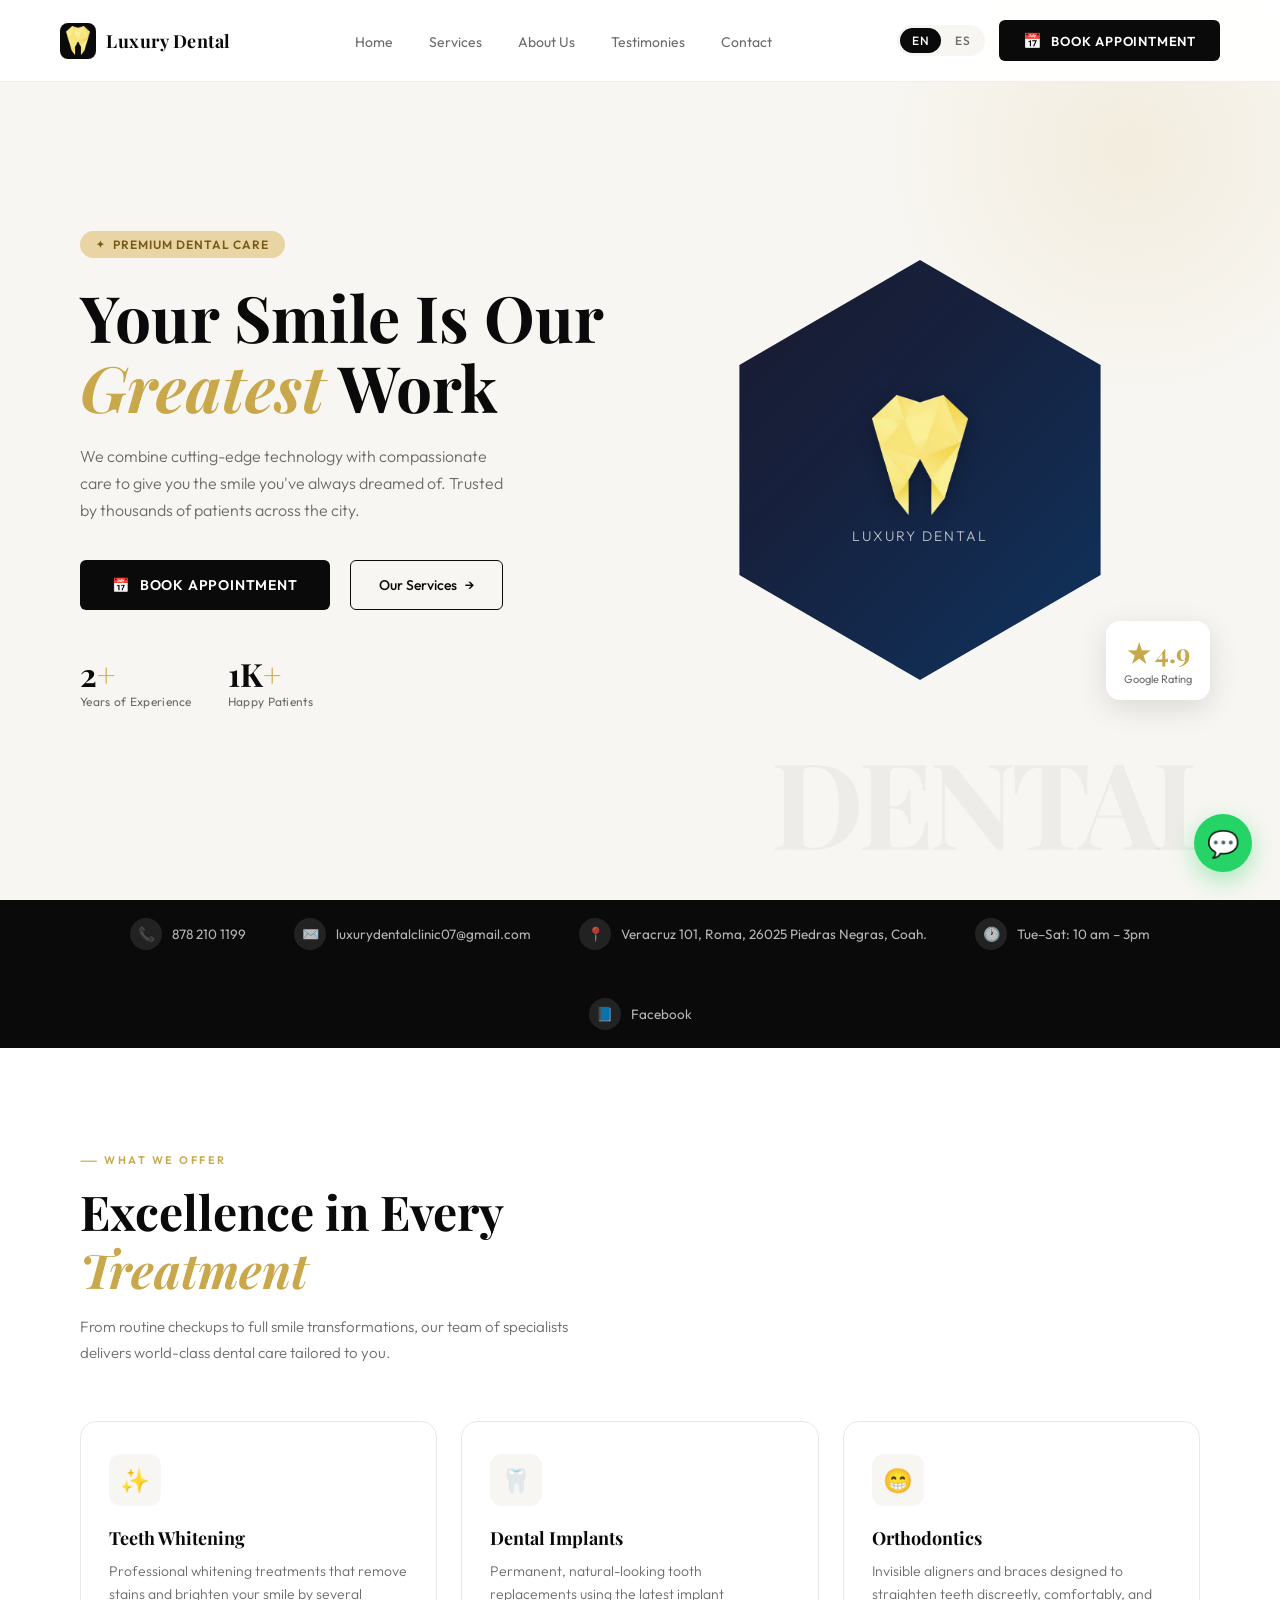
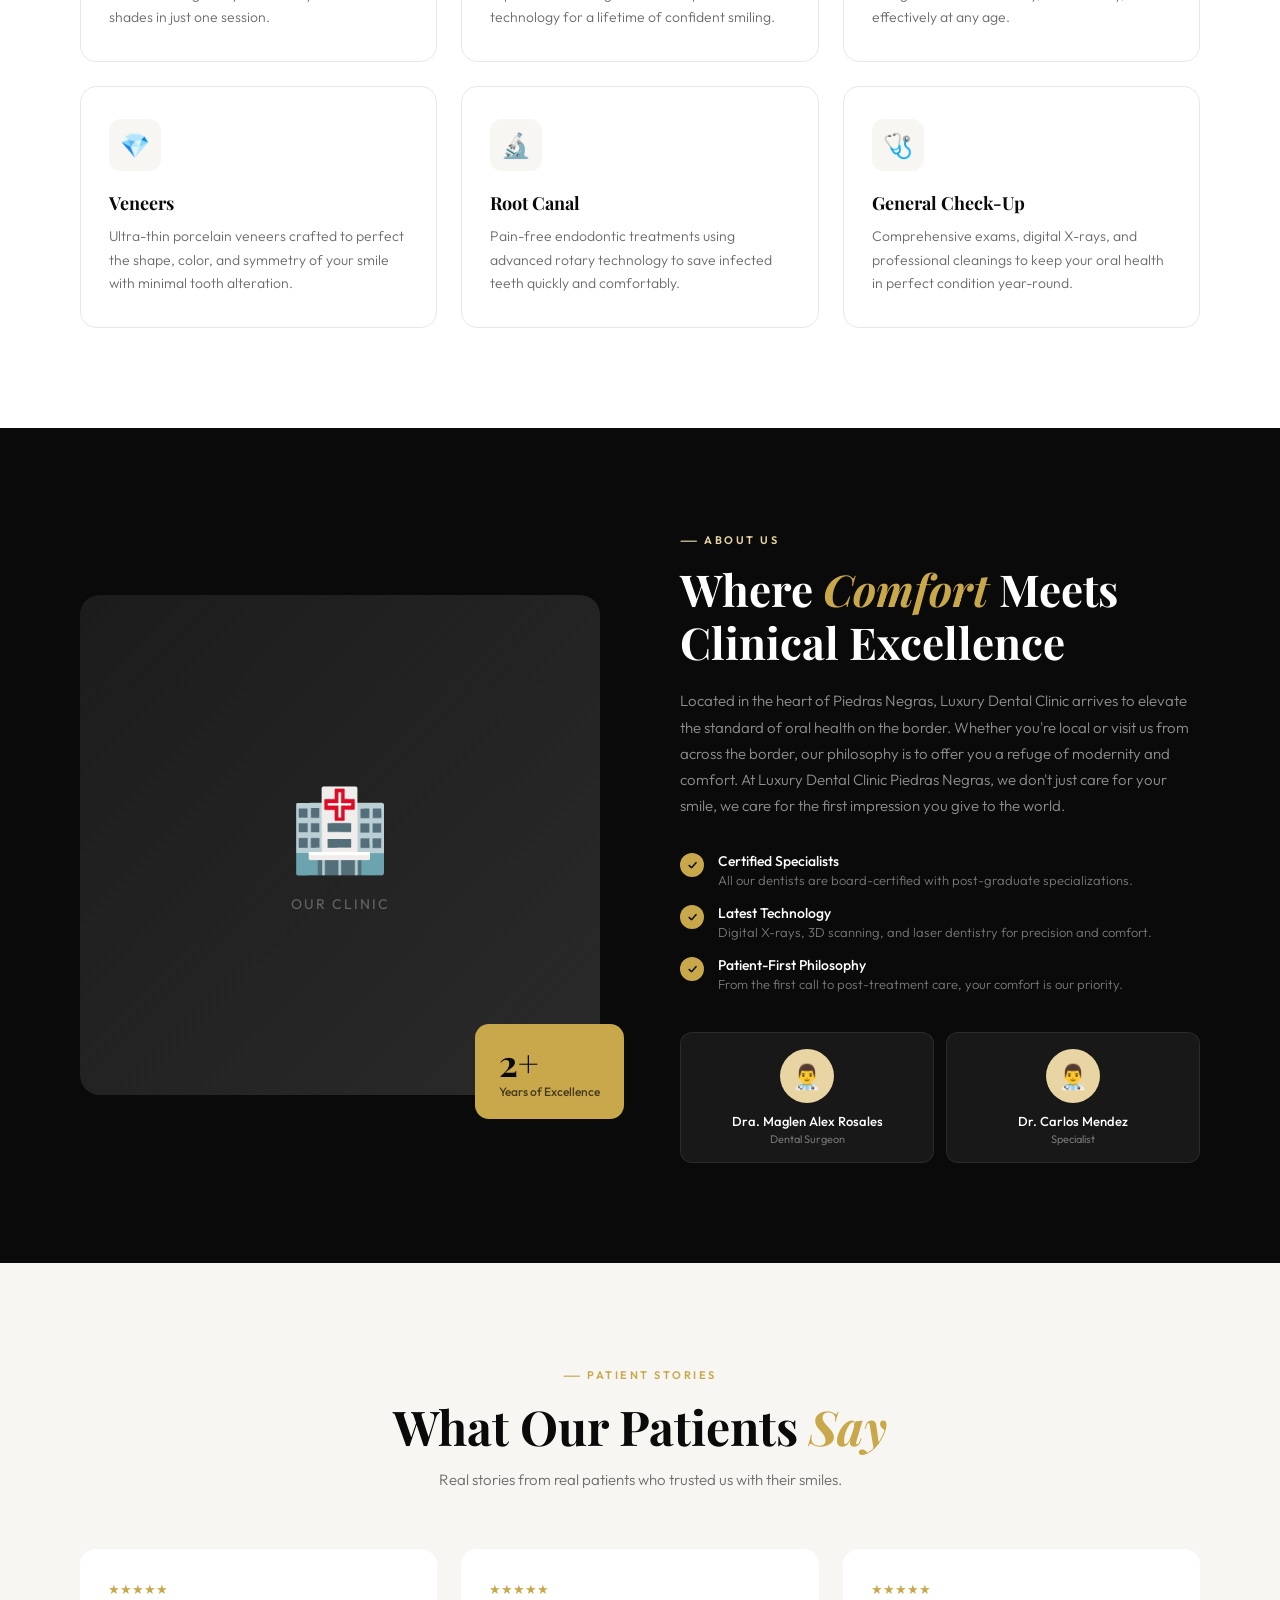
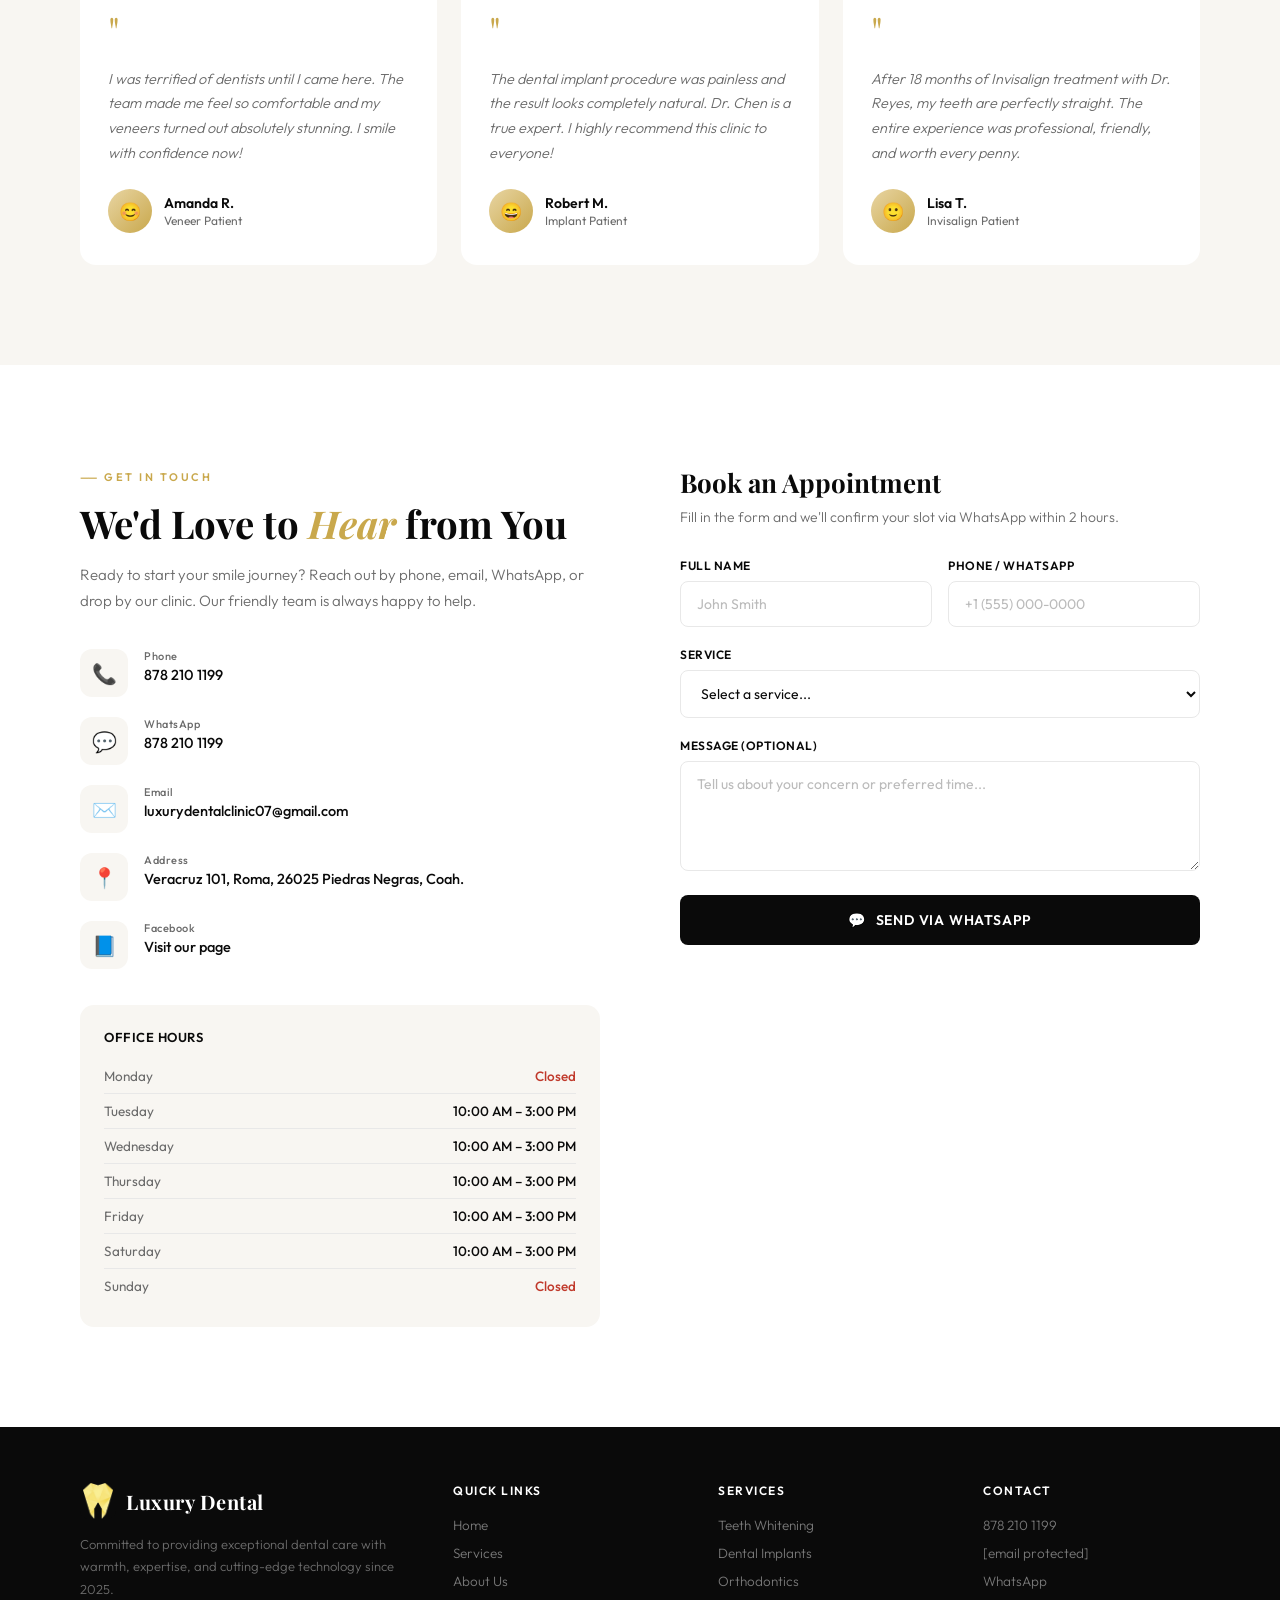
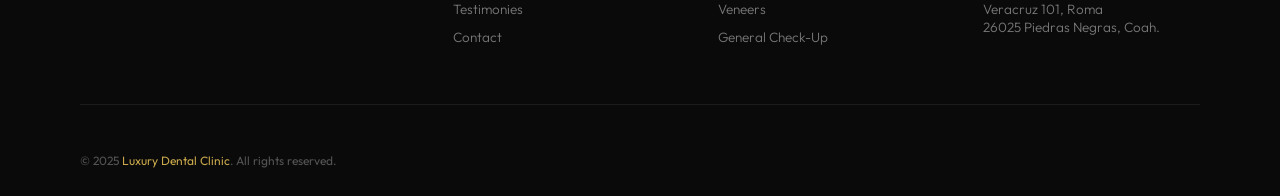
==== commit 6b2042a4: "Update contact email and team member name" ====
--- a/index.html
+++ b/index.html
@@ -106,7 +106,8 @@
   </a>
   <a class="contact-item" href="/cdn-cgi/l/email-protection#5038353c3c3f103c252825222934353e24313c7e333f3d">
     <div class="ci-icon">✉️</div>
-    <span class="__cf_email__" data-cfemail="0c64696060634c607974797e75686962786d60226f6361">maglenalex@gmail.com</span>
+    <span class="__cf_email__" data-cfemail="0c64696060634c607974797e75686962786d60226f6361">luxurydentalclinic07@gmail.com
+</span>
   </a>
   <div class="contact-item">
     <div class="ci-icon">📍</div>
@@ -209,7 +210,7 @@
     <div class="team-grid">
       <div class="team-card">
         <div class="team-avatar">👨‍⚕️</div>
-        <div class="team-name">Dr. Maglen Alex Garcia</div>
+        <div class="team-name">Dra. Maglen Alex Rosales</div>
         <div class="team-role" data-i18n="team.surgeon">Dental Surgeon</div>
       </div>
       <div class="team-card">
@@ -291,11 +292,11 @@
           <div class="cd-value">878 210 1199</div>
         </div>
       </a>
-      <a class="cd-item" href="mailto:maglenalex@gmail.com">
+      <a class="cd-item" href="mailto:luxurydentalclinic07@gmail.com">
         <div class="cd-icon">✉️</div>
         <div>
           <div class="cd-label">Email</div>
-          <div class="cd-value">maglenalex@gmail.com</div>
+          <div class="cd-value">luxurydentalclinic07@gmail.com</div>
         </div>
       </a>
       <div class="cd-item">
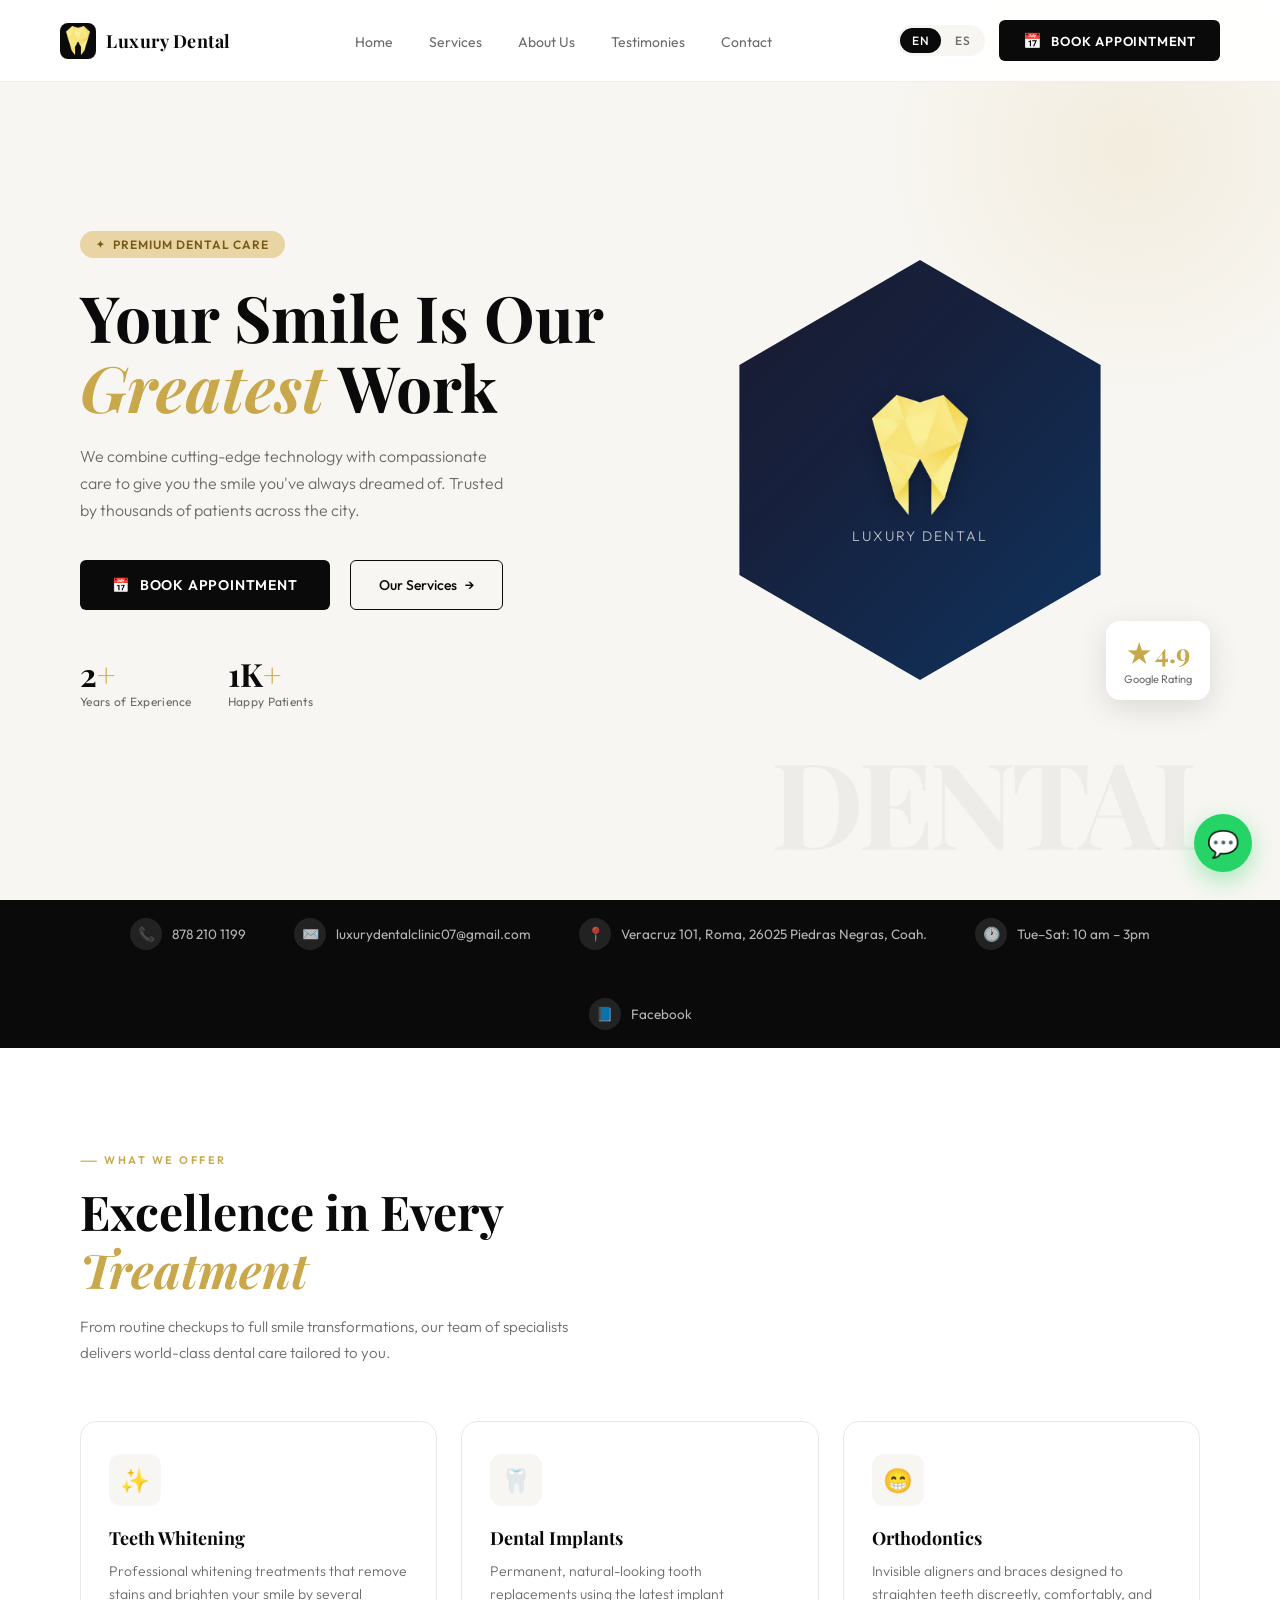
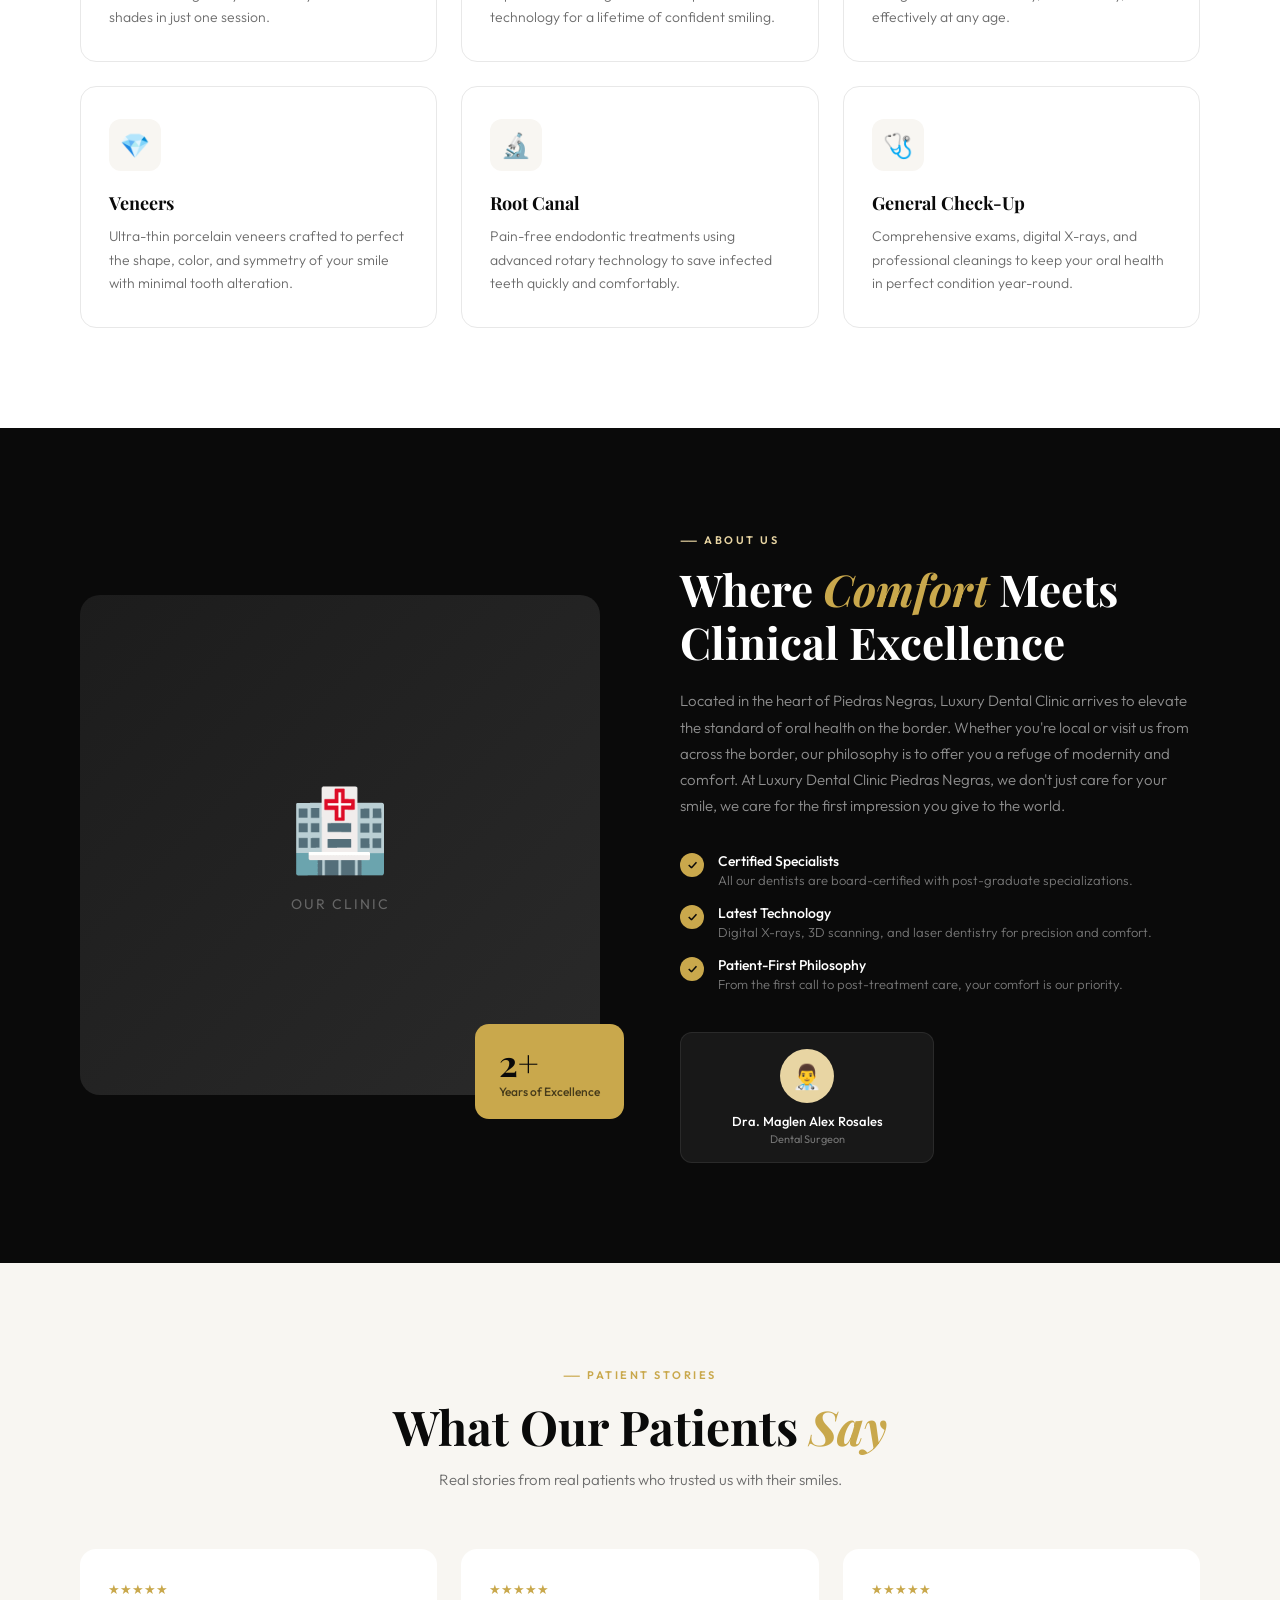
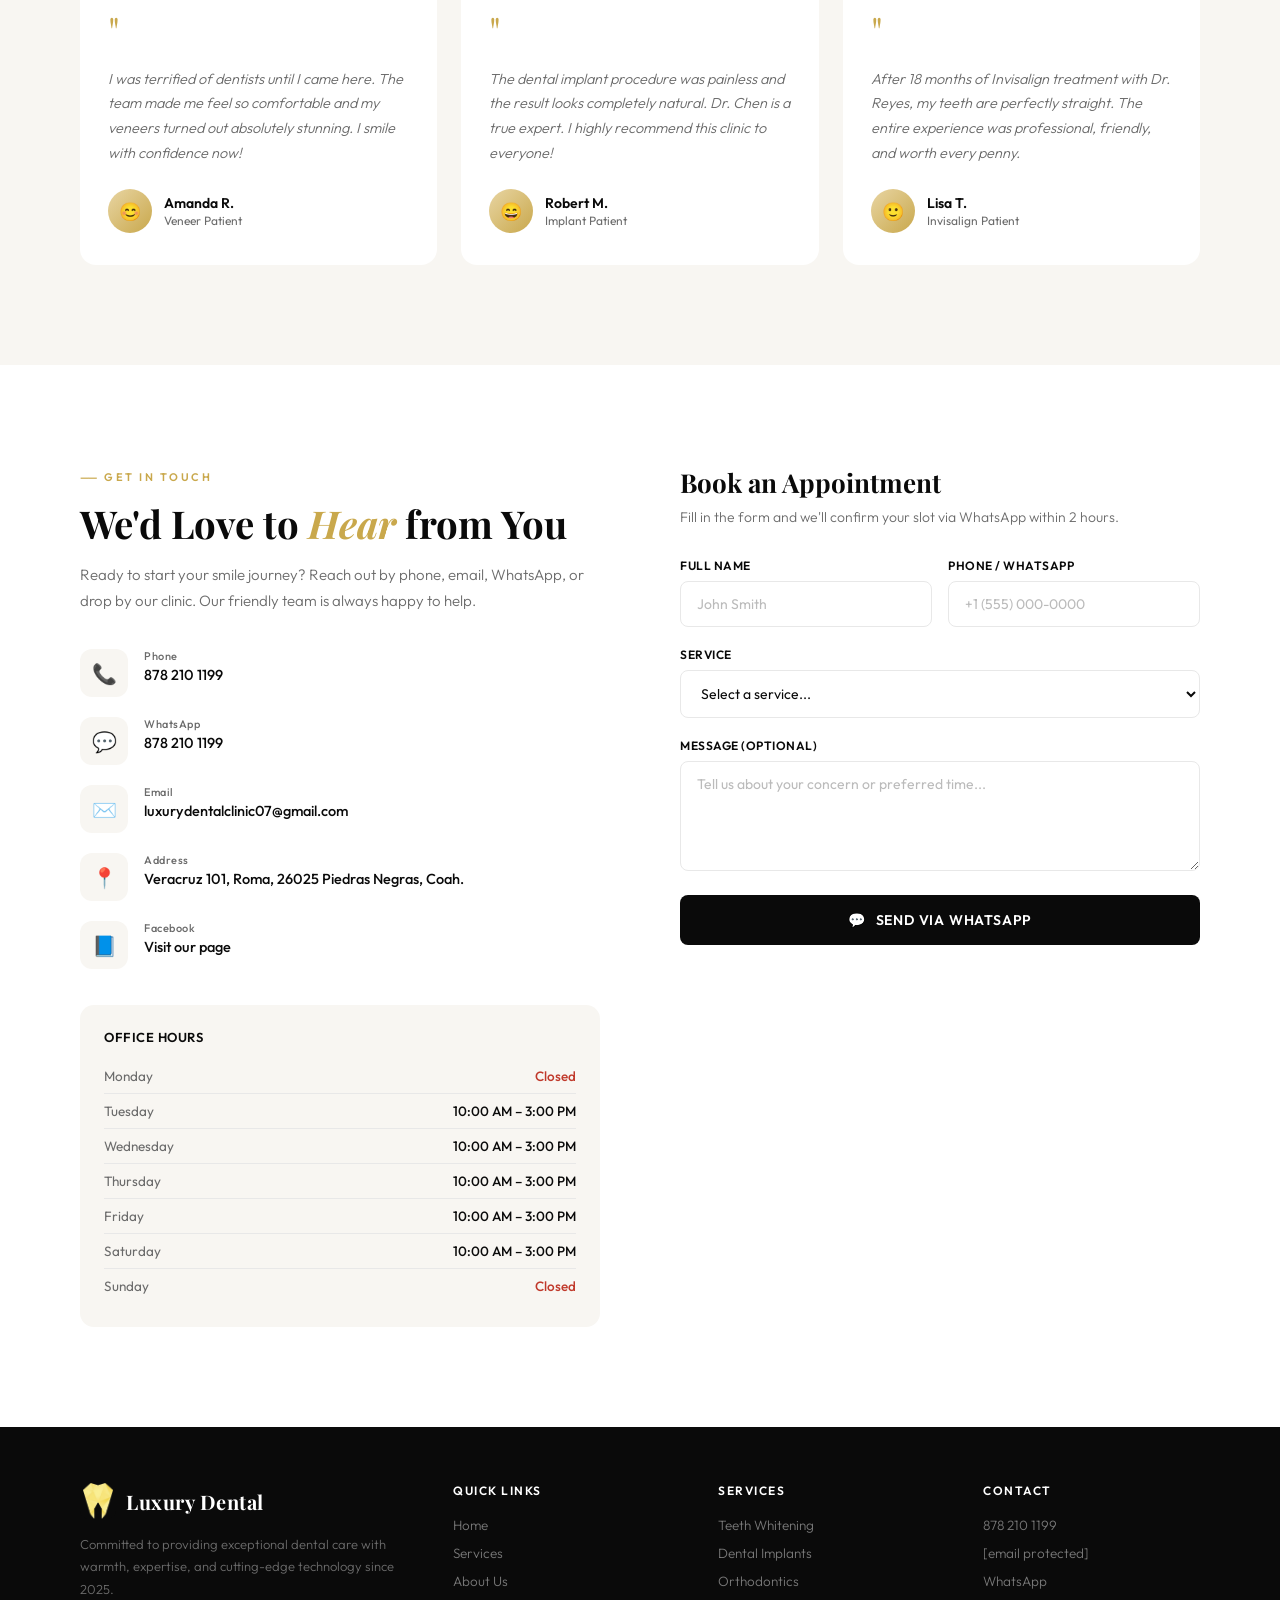
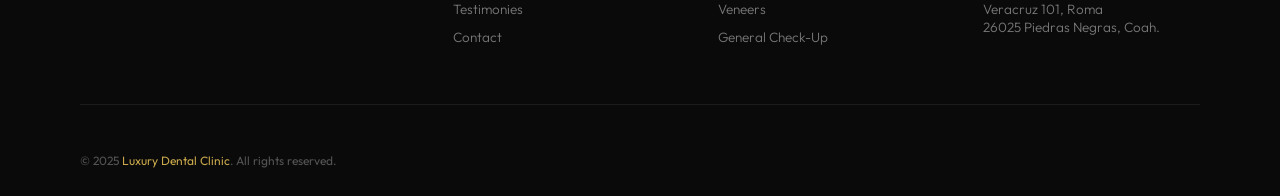
==== commit 891c04fd: "Update contact information and remove commented code" ====
--- a/index.html
+++ b/index.html
@@ -6,6 +6,7 @@
 <title>Luxury Dental Clinic</title>
 <link href="https://fonts.googleapis.com/css2?family=Playfair+Display:ital,wght@0,400;0,700;1,400&family=Outfit:wght@300;400;500;600&display=swap" rel="stylesheet">
 <link rel="stylesheet" href="css/styles.css">
+<link rel="icon" type="image/png" href="logopng1.png"> 
 </head>
 <body>
 
@@ -109,7 +110,7 @@
     <span class="__cf_email__" data-cfemail="0c64696060634c607974797e75686962786d60226f6361">luxurydentalclinic07@gmail.com
 </span>
   </a>
-  <div class="contact-item">
+  <div class="contact-item" href="https://maps.app.goo.gl/ewhppPBvBKYxfwPFA">
     <div class="ci-icon">📍</div>
     Veracruz 101, Roma, 26025 Piedras Negras, Coah.
   </div>
@@ -213,11 +214,11 @@
         <div class="team-name">Dra. Maglen Alex Rosales</div>
         <div class="team-role" data-i18n="team.surgeon">Dental Surgeon</div>
       </div>
-      <div class="team-card">
+      <!--<div class="team-card">
         <div class="team-avatar">👨‍⚕️</div>
         <div class="team-name">Dr. Carlos Mendez</div>
         <div class="team-role" data-i18n="team.specialist">Specialist</div>
-      </div>
+      </div>-->
     </div>
   </div>
 </section>
@@ -299,7 +300,7 @@
           <div class="cd-value">luxurydentalclinic07@gmail.com</div>
         </div>
       </a>
-      <div class="cd-item">
+      <div class="cd-item" href="https://maps.app.goo.gl/ewhppPBvBKYxfwPFA">
         <div class="cd-icon">📍</div>
         <div>
           <div class="cd-label" data-i18n="c.address_label">Address</div>
